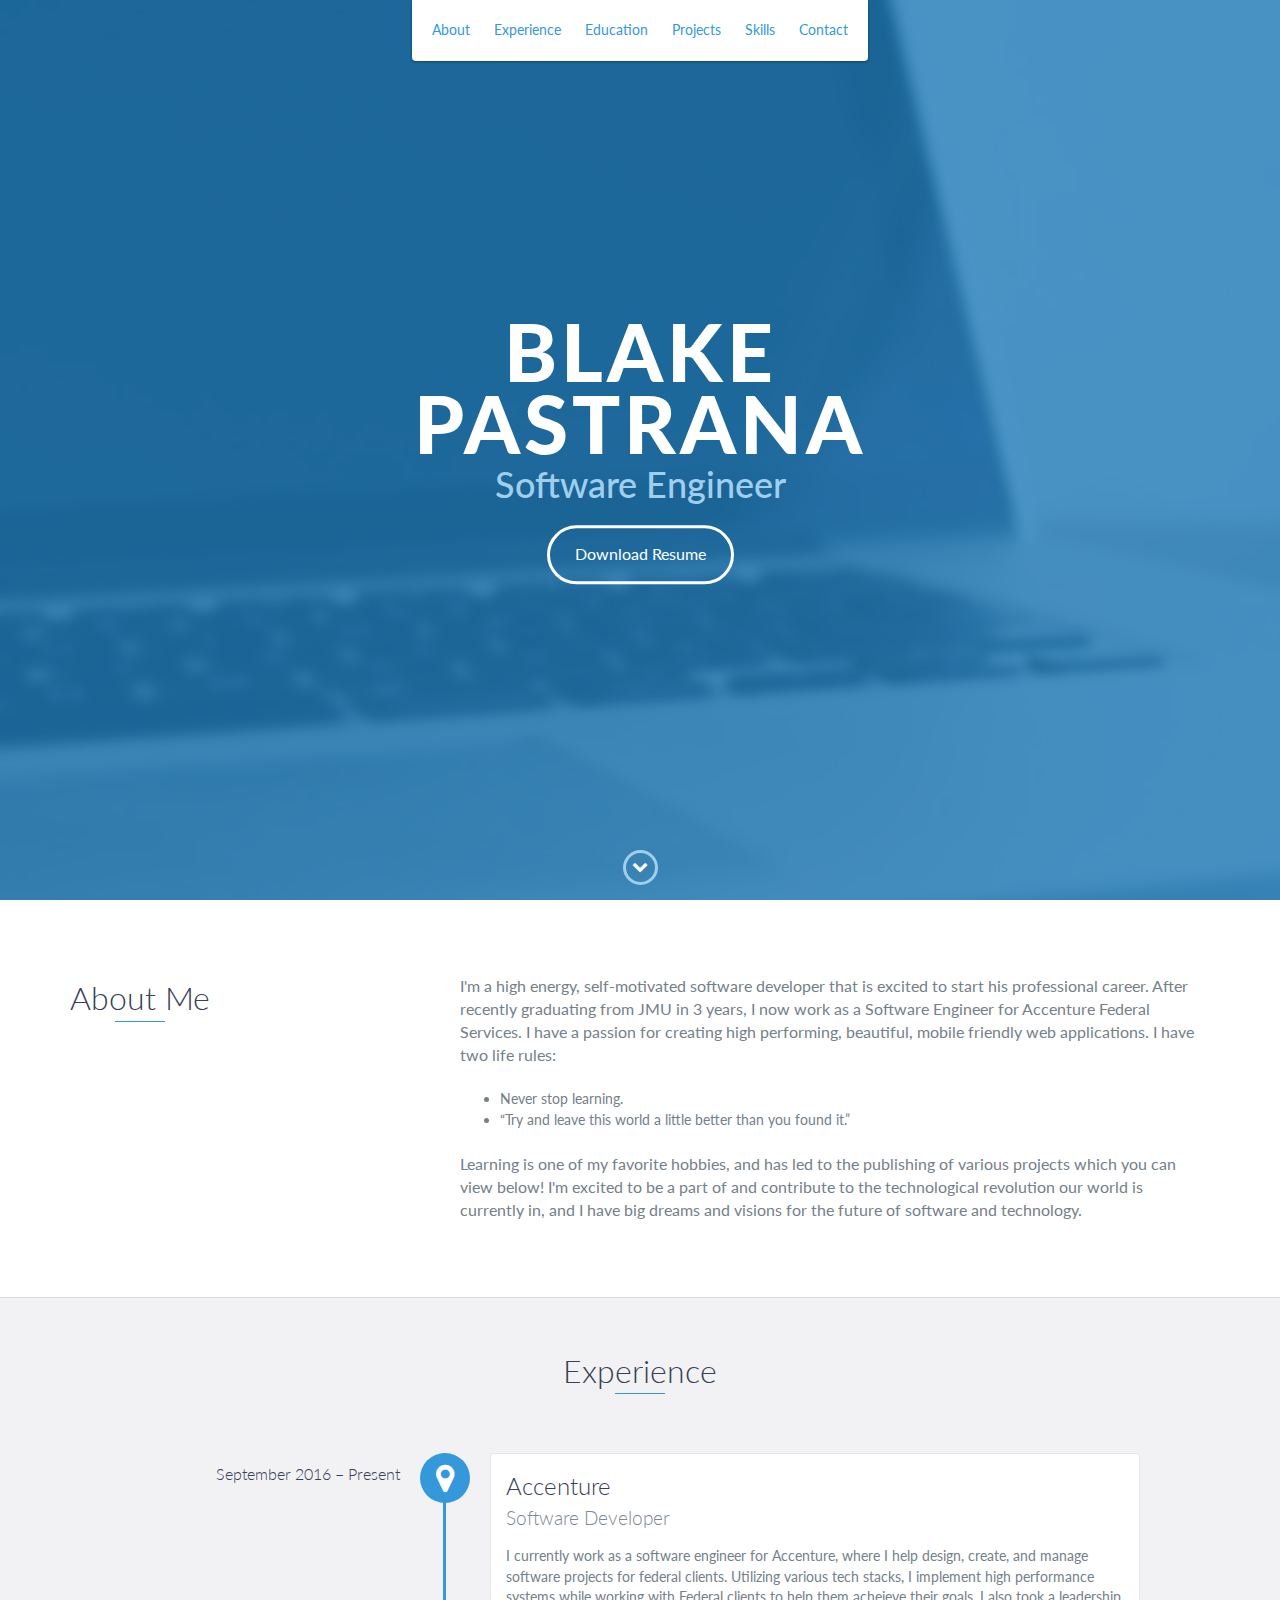
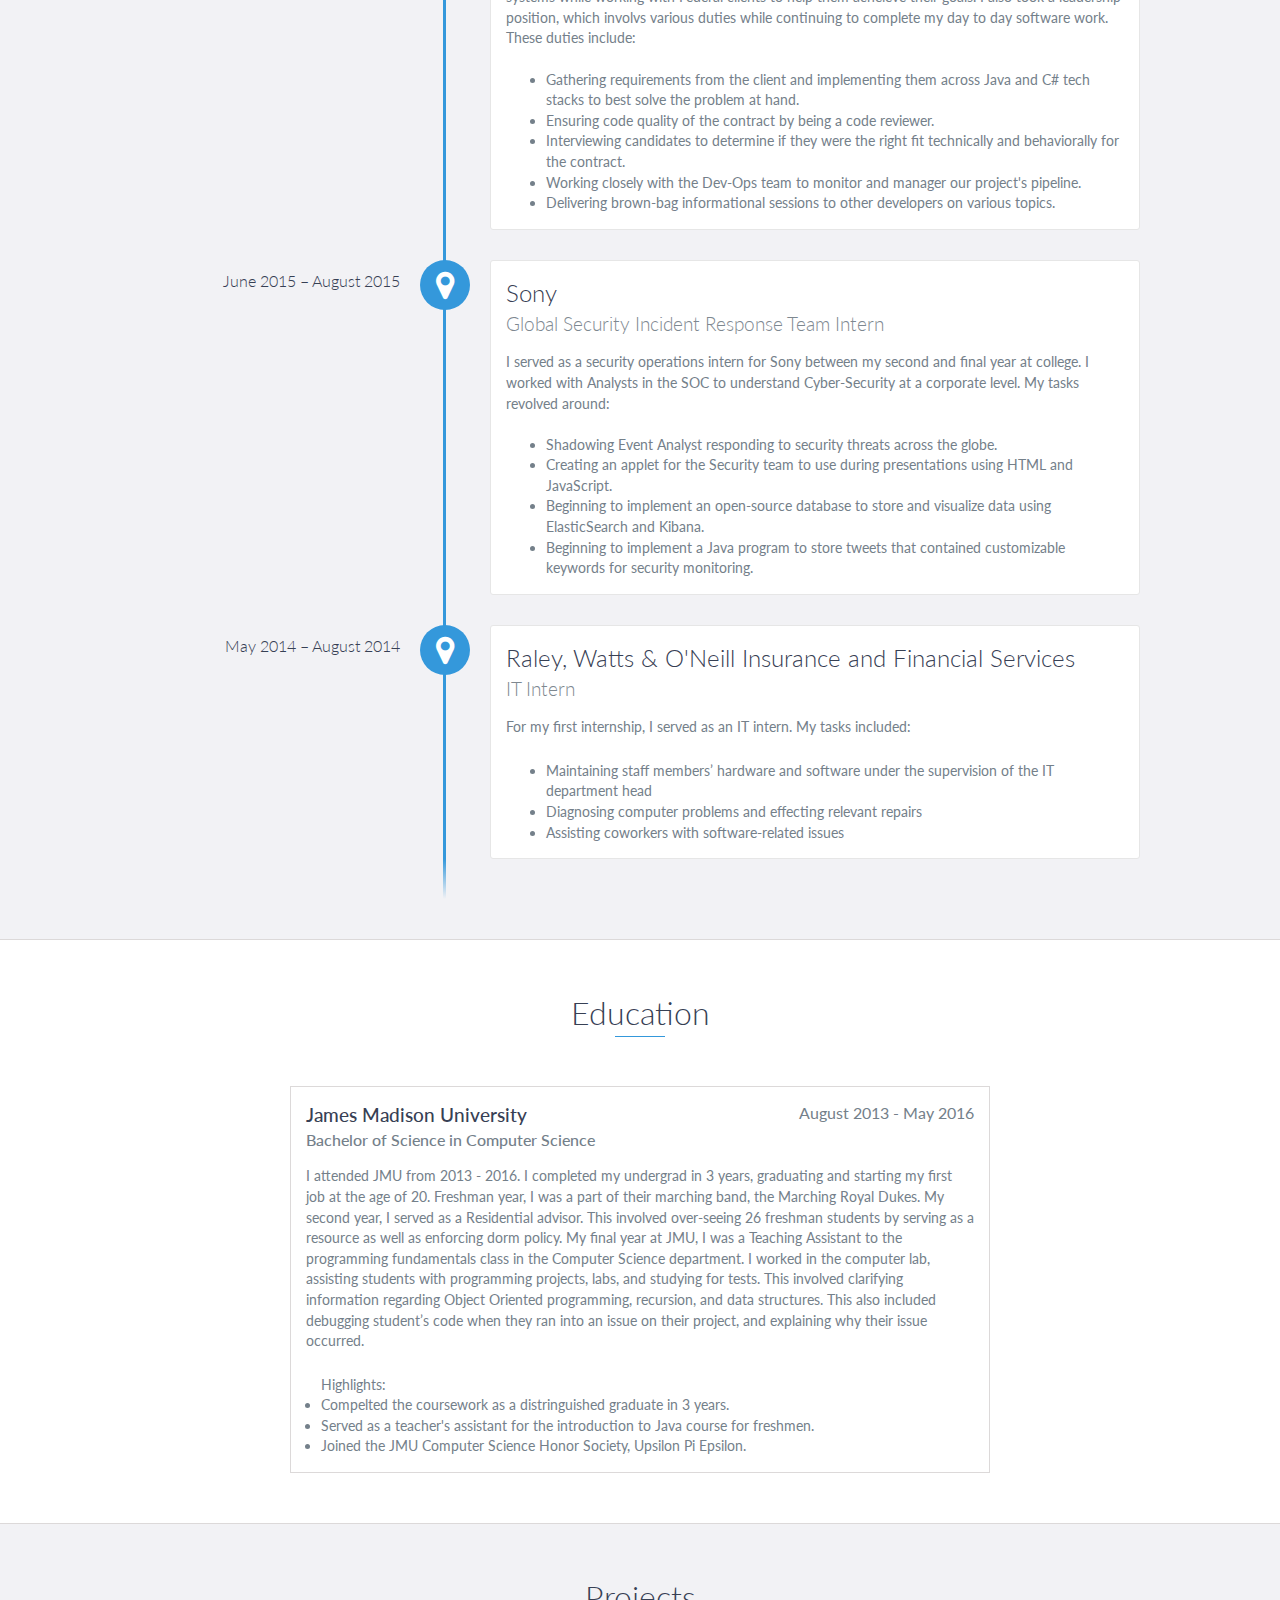
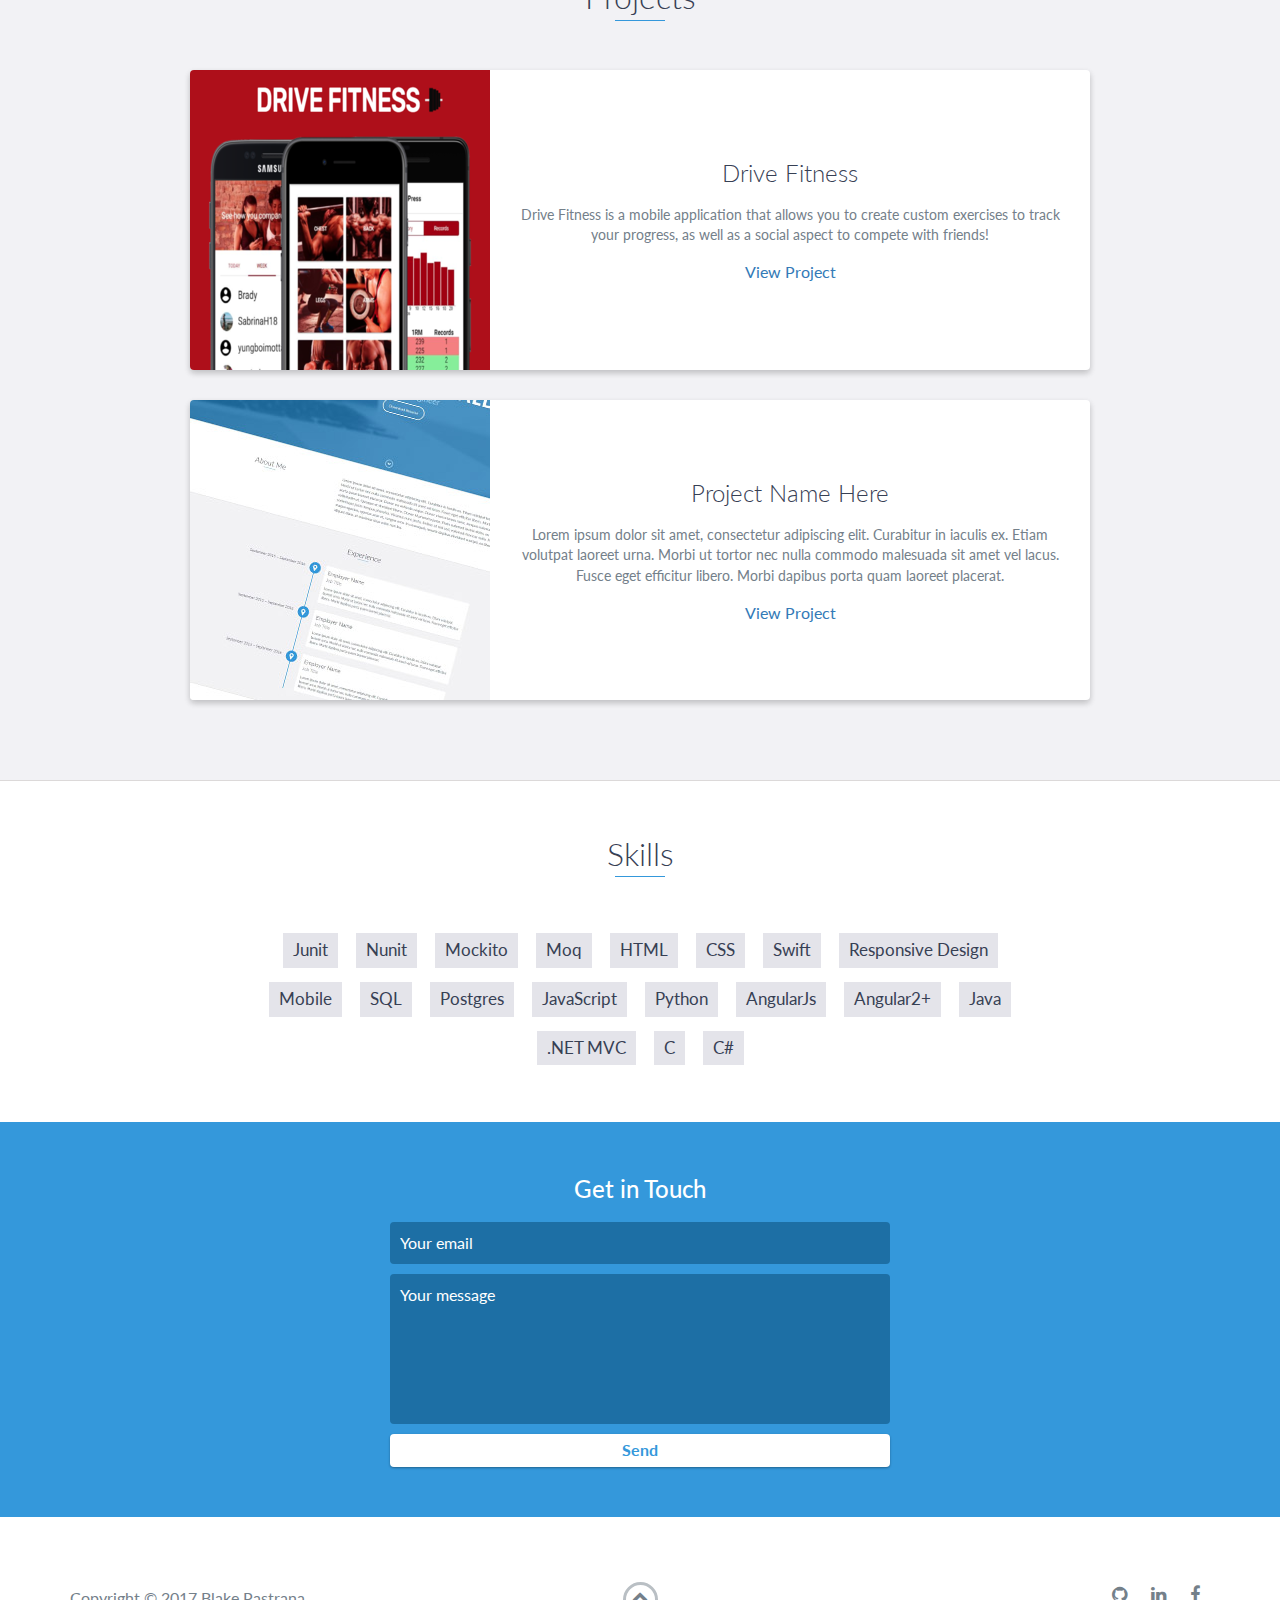
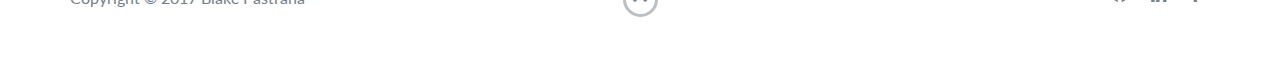
==== index.html @ 4e67b7ac "Final draft of about me finished" ====
<!DOCTYPE html>
<html class="no-js" lang="en">

<head>
    <meta charset="utf-8">
    <meta http-equiv="X-UA-Compatible" content="IE=edge">
    <meta name="viewport" content="width=device-width, initial-scale=1">
    <title>Blake Pastrana</title>
    <link rel="shortcut icon" href="favicon.ico" type="image/x-icon">
    <link rel="icon" href="favicon.ico" type="image/x-icon">
    <link href="https://fonts.googleapis.com/css?family=Lato:300,400,700,900" rel="stylesheet">
    <link rel="stylesheet" href="libs/font-awesome/css/font-awesome.min.css">
    <link href="css/bootstrap.min.css" rel="stylesheet">
    <link href="css/styles.css" rel="stylesheet">
</head>

<body>
    <div id="mobile-menu-open" class="shadow-large">
        <i class="fa fa-bars" aria-hidden="true"></i>
    </div>
    <!-- End #mobile-menu-toggle -->
    <header>
        <div id="mobile-menu-close">
            <span>Close</span>
            <i class="fa fa-times" aria-hidden="true"></i>
        </div>
        <ul id="menu" class="shadow">
            <li>
                <a href="#about">About</a>
            </li>
            <li>
                <a href="#experience">Experience</a>
            </li>
            <li>
                <a href="#education">Education</a>
            </li>
            <li>
                <a href="#projects">Projects</a>
            </li>
            <li>
                <a href="#skills">Skills</a>
            </li>
            <li>
                <a href="#contact">Contact</a>
            </li>
        </ul>
    </header>
    <!-- End header -->

    <div id="lead">
        <div id="lead-content">
            <h1>Blake Pastrana</h1>
            <h2>Software Engineer</h2>
            <a href="Blake_Pastrana_Resume_2018.pdf" class="btn-rounded-white">Download Resume</a>
        </div>
        <!-- End #lead-content -->

        <div id="lead-overlay"></div>

        <div id="lead-down">
            <span>
                <i class="fa fa-chevron-down" aria-hidden="true"></i>
            </span>
        </div>
        <!-- End #lead-down -->
    </div>
    <!-- End #lead -->

    <div id="about">
        <div class="container">
            <div class="row">
                <div class="col-md-4">
                    <h2 class="heading">About Me</h2>
                </div>
                <div class="col-md-8">
                    <p>
                        I'm a high energy, self-motivated software developer that is excited to start his professional career. After recently graduating
                        from JMU in 3 years, I now work as a Software Engineer for Accenture Federal Services. I have a passion for creating high
                        performing, beautiful, mobile friendly web applications.
                        I have two life rules:
                    </p>
                        <br/>
                        <ul>
                            <li>Never stop learning.</li>
                            <li>“Try and leave this world a little better than you
                                    found it.”
                            </li>
                        </ul>  
                        <br />
                        <p>
                        Learning is one of my favorite hobbies, and has led to the publishing of various projects which you can view below!
                        I'm excited to be a part of and contribute to the technological revolution our world is currently
                        in, and I have big dreams and visions for the future of software and technology.
                    </p>
                </div>
            </div>
        </div>
    </div>
    <!-- End #about -->

    <div id="experience" class="background-alt">
        <h2 class="heading">Experience</h2>
        <div id="experience-timeline">
            <div data-date="September 2016 – Present">
                <h3>Accenture</h3>
                <h4>Software Developer</h4>
                <p>
                    I currently work as a software engineer for Accenture, where I help design, create, and manage software projects for federal clients.
                    Utilizing various tech stacks, I implement high performance systems while working with Federal clients to help them acheieve their goals.
                    I also took a leadership position, which involvs various duties while continuing to complete my day to day software work. These duties include:
                    <br /> 
                    <br />
                    <ul>
                        <li>
                            Gathering requirements from the client and implementing them across Java and C# tech stacks to best solve the problem at hand.
                        </li>
                        <li>
                            Ensuring code quality of the contract by being a code reviewer.
                        </li>
                        <li>
                            Interviewing candidates to determine if they were the right fit technically and behaviorally for the contract.
                        </li>
                        <li>
                            Working closely with the Dev-Ops team to monitor and manager our project's pipeline.
                        </li>
                        <li>
                            Delivering brown-bag informational sessions to other developers on various topics.
                        </li>
                    </ul>
                </p>
            </div>

            <div data-date="June 2015 – August 2015">
                <h3>Sony</h3>
                <h4>Global Security Incident Response Team Intern</h4>
                <p>
                    I served as a security operations intern for Sony between my second and final year at college. I worked with Analysts in
                    the SOC to understand Cyber-Security at a corporate level. My tasks revolved around:
                    <br />
                    <br />
                    <ul>
                        <li>
                            Shadowing Event Analyst responding to security threats across the globe.
                        </li>
                        <li>
                            Creating an applet for the Security team to use during presentations using HTML and JavaScript.
                        </li>
                        <li>
                            Beginning to implement an open-source database to store and visualize data using ElasticSearch and Kibana.
                        </li>
                        <li>
                            Beginning to implement a Java program to store tweets that contained customizable keywords for security monitoring.
                        </li>
                    </ul>
                </p>
            </div>

            <div data-date="May 2014 – August 2014">
                <h3>Raley, Watts & O'Neill Insurance and Financial Services</h3>
                <h4>IT Intern</h4>
                <p>For my first internship, I served as an IT intern. My tasks included:</p>
                <br />
                <ul>
                    <li>
                        Maintaining staff members’ hardware and software under the supervision of the IT department head
                    </li>
                    <li>
                        Diagnosing computer problems and effecting relevant repairs
                    </li>
                    <li>
                        Assisting coworkers with software-related issues
                    </li>
                </ul>
            </div>
        </div>
    </div>
    <!-- End #experience -->

    <div id="education">
        <h2 class="heading">Education</h2>
        <div class="education-block">
            <h3>James Madison University</h3>
            <span class="education-date">August 2013 - May 2016</span>
            <h4>Bachelor of Science in Computer Science</h4>
            <p>
                I attended JMU from 2013 - 2016. I completed my undergrad in 3 years, graduating and starting my first job at the age of
                20. Freshman year, I was a part of their marching band, the Marching Royal Dukes. My second year, I served
                as a Residential advisor. This involved over-seeing 26 freshman students by serving as a resource as well
                as enforcing dorm policy. My final year at JMU, I was a Teaching Assistant to the programming fundamentals
                class in the Computer Science department. I worked in the computer lab, assisting students with programming
                projects, labs, and studying for tests. This involved clarifying information regarding Object Oriented programming,
                recursion, and data structures. This also included debugging student’s code when they ran into an issue on
                their project, and explaining why their issue occurred.
            </p>
            <br />
            <p> &emsp; Highlights:</p>
            <ul>
                <li>
                    Compelted the coursework as a distringuished graduate in 3 years.
                </li>
                <li>
                    Served as a teacher's assistant for the introduction to Java course for freshmen.
                </li>
                <li>
                    Joined the JMU Computer Science Honor Society, Upsilon Pi Epsilon.
                </li>
            </ul>
        </div>
        <!-- End .education-block -->
    </div>
    <!-- End #education -->

    <div id="projects" class="background-alt">
        <h2 class="heading">Projects</h2>
        <div class="container">
            <div class="row">
                <div class="project shadow-large">
                    <div class="project-image">
                        <img src="images/drive_screenshot.png" />
                    </div>
                    <!-- End .project-image -->
                    <div class="project-info">
                        <h3>Drive Fitness</h3>
                        <p>
                            Drive Fitness is a mobile application that allows you to create custom exercises to track your progress, as well as a social
                            aspect to compete with friends!
                        </p>
                        <a href="https://drivetruegains.com/">View Project</a>
                    </div>
                    <!-- End .project-info -->
                </div>
                <!-- End .project -->

                <div class="project shadow-large">
                    <div class="project-image">
                        <img src="images/project.jpg" />
                    </div>
                    <!-- End .project-image -->
                    <div class="project-info">
                        <h3>Project Name Here</h3>
                        <p>
                            Lorem ipsum dolor sit amet, consectetur adipiscing elit. Curabitur in iaculis ex. Etiam volutpat laoreet urna. Morbi ut tortor
                            nec nulla commodo malesuada sit amet vel lacus. Fusce eget efficitur libero. Morbi dapibus porta
                            quam laoreet placerat.
                        </p>
                        <a href="#">View Project</a>
                    </div>
                    <!-- End .project-info -->
                </div>
                <!-- End .project -->
            </div>
        </div>
    </div>
    <!-- End #projects -->

    <div id="skills">
        <h2 class="heading">Skills</h2>
        <ul>
            <li>Junit</li>
            <li>Nunit</li>
            <li>Mockito</li>
            <li>Moq</li>
            <li>HTML</li>
            <li>CSS</li>
            <li>Swift</li>
            <li>Responsive Design</li>
            <li>Mobile</li>
            <li>SQL</li>
            <li>Postgres</li>
            <li>JavaScript</li>
            <li>Python</li>
            <li>AngularJs</li>
            <li>Angular2+</li>
            <li>Java</li>
            <li>.NET MVC</li>
            <li>C</li>
            <li>C#</li>
        </ul>
    </div>
    <!-- End #skills -->

    <div id="contact">
        <h2>Get in Touch</h2>
        <div id="contact-form">
            <form method="POST" action="https://formspree.io/bemabe95@gmail.com">
                <input type="hidden" name="_subject" value="Contact request from personal website" />
                <input type="email" name="_replyto" placeholder="Your email" required>
                <textarea name="message" placeholder="Your message" required></textarea>
                <button type="submit">Send</button>
            </form>
        </div>
        <!-- End #contact-form -->
    </div>
    <!-- End #contact -->

    <footer>
        <div class="container">
            <div class="row">
                <div class="col-sm-5 copyright">
                    <p>
                        Copyright &copy; 2017 Blake Pastrana
                    </p>
                </div>
                <div class="col-sm-2 top">
                    <span id="to-top">
                        <i class="fa fa-chevron-up" aria-hidden="true"></i>
                    </span>
                </div>
                <div class="col-sm-5 social">
                    <ul>
                        <li>
                            <a href="https://github.com/blakepastra" target="_blank">
                                <i class="fa fa-github" aria-hidden="true"></i>
                            </a>
                        </li>
                        <li>
                            <a href="https://www.linkedin.com/in/blake-pastrana-33122610a/" target="_blank">
                                <i class="fa fa-linkedin" aria-hidden="true"></i>
                            </a>
                        </li>
                        <li>
                            <a href="https://www.facebook.com/blake.mabe?ref=bookmarks" target="_blank">
                                <i class="fa fa-facebook" aria-hidden="true"></i>
                            </a>
                        </li>
                    </ul>
                </div>
            </div>
        </div>
    </footer>
    <!-- End footer -->

    <script src="https://ajax.googleapis.com/ajax/libs/jquery/1.12.4/jquery.min.js"></script>
    <script src="js/scripts.min.js"></script>
</body>

</html>
---- css/styles.css ----
/*!
    Title: Dev Portfolio Template
    Version: 1.2.1
    Last Change: 08/28/2017
    Author: Ryan Fitzgerald
    Repo: https://github.com/RyanFitzgerald/devportfolio-template
    Issues: https://github.com/RyanFitzgerald/devportfolio-template/issues

    Description: This file contains all the styles associated with the page
    that don't come from third party libraries. This file gets compiled using
    Gulp and send to the /css folder which is then loaded on the page.
*/body{font-family:'Lato', sans-serif;font-size:16px}body.active{overflow:hidden;z-index:-1}.no-js #experience-timeline>div{background:#fff;padding:10px;margin-bottom:10px;border:1px solid #dcd9d9}.no-js #experience-timeline>div h3{font-size:1.5em;font-weight:300;color:#374054;display:inline-block;margin:0}.no-js #experience-timeline>div h4{font-size:1.2em;font-weight:300;color:#7e8890;margin:0 0 15px 0}.no-js #experience-timeline>div p{color:#74808a;font-size:0.9em;margin:0}.no-js #experience-timeline:before,.no-js #experience-timeline:after{content:none}@keyframes dropHeader{0%{transform:translateY(-100%)}100%{transform:translateY(0)}}header{position:absolute;top:0;left:0;right:0;text-align:center;z-index:10;animation-name:dropHeader;animation-iteration-count:1;animation-timing-function:ease;animation-duration:0.75s}header ul{display:inline-block;background:#fff;text-align:center;padding:10px;margin:0;border-bottom-right-radius:4px;border-bottom-left-radius:4px}header li{display:inline-block}header a{display:block;color:#3498db;padding:10px}header a:hover{color:#217dbb;text-decoration:none;background:#eee;border-radius:4px}header a:focus{color:#3498db;text-decoration:none}header.active{display:block}header.sticky{position:fixed;z-index:999}#menu.active{display:block}#mobile-menu-open{display:none;cursor:pointer;position:fixed;right:15px;top:10px;color:#3498db;font-size:1.5em;z-index:20;padding:0 7px;border-radius:4px;background:#fff}#mobile-menu-close{display:none;text-align:right;width:100%;background:#fff;font-size:1.5em;padding-right:15px;padding-top:10px;cursor:pointer;color:#3498db}#mobile-menu-close span{font-size:0.5em;text-transform:uppercase}#mobile-menu-close i{vertical-align:middle}footer{padding:50px 0}.copyright{padding-top:20px}.copyright p{margin:0;color:#74808a}.top{text-align:center}.top span{cursor:pointer;display:block;margin:15px auto 0 auto;width:35px;height:35px;border-radius:50%;border:3px solid #b9bfc4;text-align:center}.top i{color:#74808a}.social{text-align:right}.social ul{margin:5px 0 0 0;padding:0}.social li{display:inline-block;font-size:1.25em;list-style:none}.social a{display:block;color:#74808a;padding:10px}.social a:hover{color:#3498db}.btn-rounded-white{display:inline-block;color:#fff;padding:15px 25px;border:3px solid #fff;border-radius:30px;transition:.5s ease all}.btn-rounded-white:hover{color:#3498db;background:#fff;text-decoration:none}.shadow{box-shadow:0 1px 3px rgba(0,0,0,0.12),0 1px 2px rgba(0,0,0,0.24)}.shadow-large{box-shadow:0 3px 6px rgba(0,0,0,0.08),0 3px 6px rgba(0,0,0,0.15)}.heading{position:relative;display:inline-block;font-size:2em;font-weight:300;margin:0 0 30px 0}.heading:after{position:absolute;content:'';top:100%;height:1px;width:50px;left:0;right:0;margin:0 auto;background:#3498db}.background-alt{background:#f2f2f5}#lead{position:relative;height:100vh;min-height:500px;max-height:1080px;background:url(../images/lead-bg.jpg);background-size:cover;padding:15px;overflow:hidden}#lead-content{position:absolute;z-index:10;top:50%;left:50%;transform:translate(-50%, -50%);text-align:center}#lead-content h1,#lead-content h2{margin:0}#lead-content h1{color:#fff;font-weight:900;font-size:5em;text-transform:uppercase;letter-spacing:0.05em;line-height:0.9em}#lead-content h2{color:#a0cfee;font-weight:500;font-size:2.25em;margin-bottom:15px}#lead-overlay{position:absolute;height:100%;width:100%;top:0;right:0;bottom:0;left:0;background:rgba(33,125,187,0.8);z-index:1}#lead-down{position:absolute;left:0;right:0;width:100%;text-align:center;z-index:10;bottom:15px;color:#fff}#lead-down span{cursor:pointer;display:block;margin:0 auto;width:35px;height:35px;border-radius:50%;border:3px solid #a0cfee;text-align:center}#lead-down i{animation:pulsate 1.5s ease;animation-iteration-count:infinite;padding-top:5px}@keyframes pulsate{0%{transform:scale(1, 1)}50%{transform:scale(1.2, 1.2)}100%{transform:scale(1, 1)}}#about{padding:75px 15px;border-bottom:1px solid #dcd9d9}#about h2{color:#374054}#about p{color:#74808a;margin:0}#experience{padding:50px 15px;text-align:center;border-bottom:1px solid #dcd9d9}#experience h2{color:#374054}#experience-timeline{margin:30px auto 0 auto;position:relative;max-width:1000px}#experience-timeline:before{position:absolute;content:'';top:0;bottom:0;left:303px;right:auto;height:100%;width:3px;background:#3498db;z-index:0}#experience-timeline:after{position:absolute;content:'';width:3px;height:40px;background:#3498db;background:linear-gradient(to bottom, #3498db, rgba(52,152,219,0));top:100%;left:303px}.vtimeline-content{margin-left:350px;background:#fff;border:1px solid #e6e6e6;padding:15px;border-radius:3px;text-align:left}.vtimeline-content h3{font-size:1.5em;font-weight:300;color:#374054;display:inline-block;margin:0}.vtimeline-content h4{font-size:1.2em;font-weight:300;color:#7e8890;margin:0 0 15px 0}.vtimeline-content p{color:#74808a;font-size:0.9em;margin:0}.vtimeline-point{position:relative;display:block;vertical-align:top;margin-bottom:30px}.vtimeline-icon{position:relative;color:#fff;width:50px;height:50px;background:#3498db;border-radius:50%;float:left;z-index:99;margin-left:280px}.vtimeline-icon i{display:block;font-size:2em;margin-top:10px}.vtimeline-date{width:260px;text-align:right;position:absolute;left:0;top:10px;font-weight:300;color:#374054}#education{padding:50px 15px 20px 15px;border-bottom:1px solid #dcd9d9;text-align:center}#education h2{color:#374054;margin-bottom:50px}.education-block{max-width:700px;margin:0 auto 30px auto;padding:15px;border:1px solid #dcd9d9;text-align:left}.education-block h3{font-weight:500;float:left;margin:0;color:#374054}.education-block span{color:#74808a;float:right}.education-block h4{color:#74808a;clear:both;font-weight:500;margin:0 0 15px 0}.education-block p,.education-block ul{margin:0;color:#74808a;font-size:0.9em}.education-block ul{padding:0 0 0 15px}#projects{padding:50px 15px;border-bottom:1px solid #dcd9d9;text-align:center}#projects h2{color:#374054;margin-bottom:50px}.project{position:relative;max-width:900px;margin:0 auto 30px auto;overflow:hidden;background:#fff;border-radius:4px}.project-image{float:left}.project-info{position:absolute;top:50%;transform:translateY(-50%);margin-left:300px;padding:15px}.project-info h3{font-size:1.5em;font-weight:300;color:#374054;margin:0 0 15px 0}.project-info p{color:#74808a;margin:0 0 15px 0;font-size:0.9em}.no-image .project-info{position:relative;margin:0;padding:30px 15px;transform:none}#more-projects{display:none}#skills{padding:50px 15px;text-align:center}#skills h2{color:#374054;margin-bottom:50px}#skills ul{display:block;margin:0 auto;padding:0;max-width:800px}#skills li{display:inline-block;margin:7px;padding:5px 10px;color:#374054;background:#e4e4ea;list-style:none;cursor:default;font-size:1.2em}#contact{padding:50px 15px;background:#3498db;text-align:center}#contact h2{margin:0 0 15px 0;color:#fff;font-weight:500}#contact-form{max-width:500px;margin:0 auto}#contact-form input,#contact-form textarea{display:block;width:100%;padding:10px;border-radius:4px;border:none;margin-bottom:10px;background:#1d6fa5;color:#fff;transition:.5s ease all}#contact-form input::-webkit-input-placeholder,#contact-form textarea::-webkit-input-placeholder{color:#fff}#contact-form input:-moz-placeholder,#contact-form textarea:-moz-placeholder{color:#fff;opacity:1}#contact-form input::-moz-placeholder,#contact-form textarea::-moz-placeholder{color:#fff;opacity:1}#contact-form input:-ms-input-placeholder,#contact-form textarea:-ms-input-placeholder{color:#fff}#contact-form input:focus,#contact-form textarea:focus{outline:none;background:#16527a}#contact-form textarea{height:150px;resize:none}#contact-form button{display:block;width:100%;background:#fff;border-radius:4px;padding:5px 10px;border:none;color:#3498db;font-weight:700;box-shadow:0 1px 3px rgba(0,0,0,0.12),0 1px 2px rgba(0,0,0,0.24);transition:.5s ease all}#contact-form button:hover{box-shadow:0 10px 20px rgba(0,0,0,0.19),0 6px 6px rgba(0,0,0,0.23)}.optional-section{padding:50px 15px;text-align:center;border-top:1px solid #dcd9d9}.optional-section h2{color:#374054}.optional-section-block{max-width:700px;margin:0 auto 30px auto;padding:15px;border:1px solid #dcd9d9;background:#fff;text-align:left}.optional-section-block h3{font-weight:500;margin:0 0 15px 0;color:#374054}.optional-section-block h4{color:#74808a;clear:both;font-weight:500;margin:0 0 15px 0}.optional-section-block p,.optional-section-block ul{margin:0 0 15px 0;color:#74808a;font-size:0.9em}.optional-section-block ul{padding:0 0 0 15px}@media only screen and (max-width: 750px){#experience-timeline:before,#experience-timeline:after{left:23px}.vtimeline-date{width:auto;text-align:left;position:relative;margin-bottom:15px;display:block;margin-left:70px}.vtimeline-icon{margin-left:0}.vtimeline-content{margin-left:70px}}@media only screen and (max-width: 992px){#lead{height:auto;min-height:auto;max-height:auto;padding:100px 15px}#lead-content{position:relative;transform:none;left:auto;top:auto}#lead-content h1{font-size:3em}#lead-content h2{font-size:1.75em}#about{text-align:center}#about p{text-align:left}}@media only screen and (max-width: 768px){header{position:fixed;display:none;z-index:999;animation:none;bottom:0;height:100%}#mobile-menu-open,#mobile-menu-close{display:block}#menu{height:100%;overflow-y:auto;box-shadow:none;border-radius:0;width:100%}#menu li{display:block;margin-bottom:10px}#lead-content h1{font-size:2em}#lead-content h2{font-size:1.3em}#lead-content a{padding:10px 20px}#lead-down{display:none}.education-block h3,.education-block span{float:none}.project-image{display:none}.project-info{position:relative;margin:0;padding:30px 15px;top:auto;transform:none}footer{text-align:center}.social{text-align:center}}@media only screen and (max-width: 480px){#lead-content h1{font-size:1.5em}#lead-content h2{font-size:1em}#lead-content a{font-size:0.9em;padding:5px 10px}}


.vtimeline-block ul, ul{
    margin:0;
    color:#74808a;
    font-size:0.9em;
}
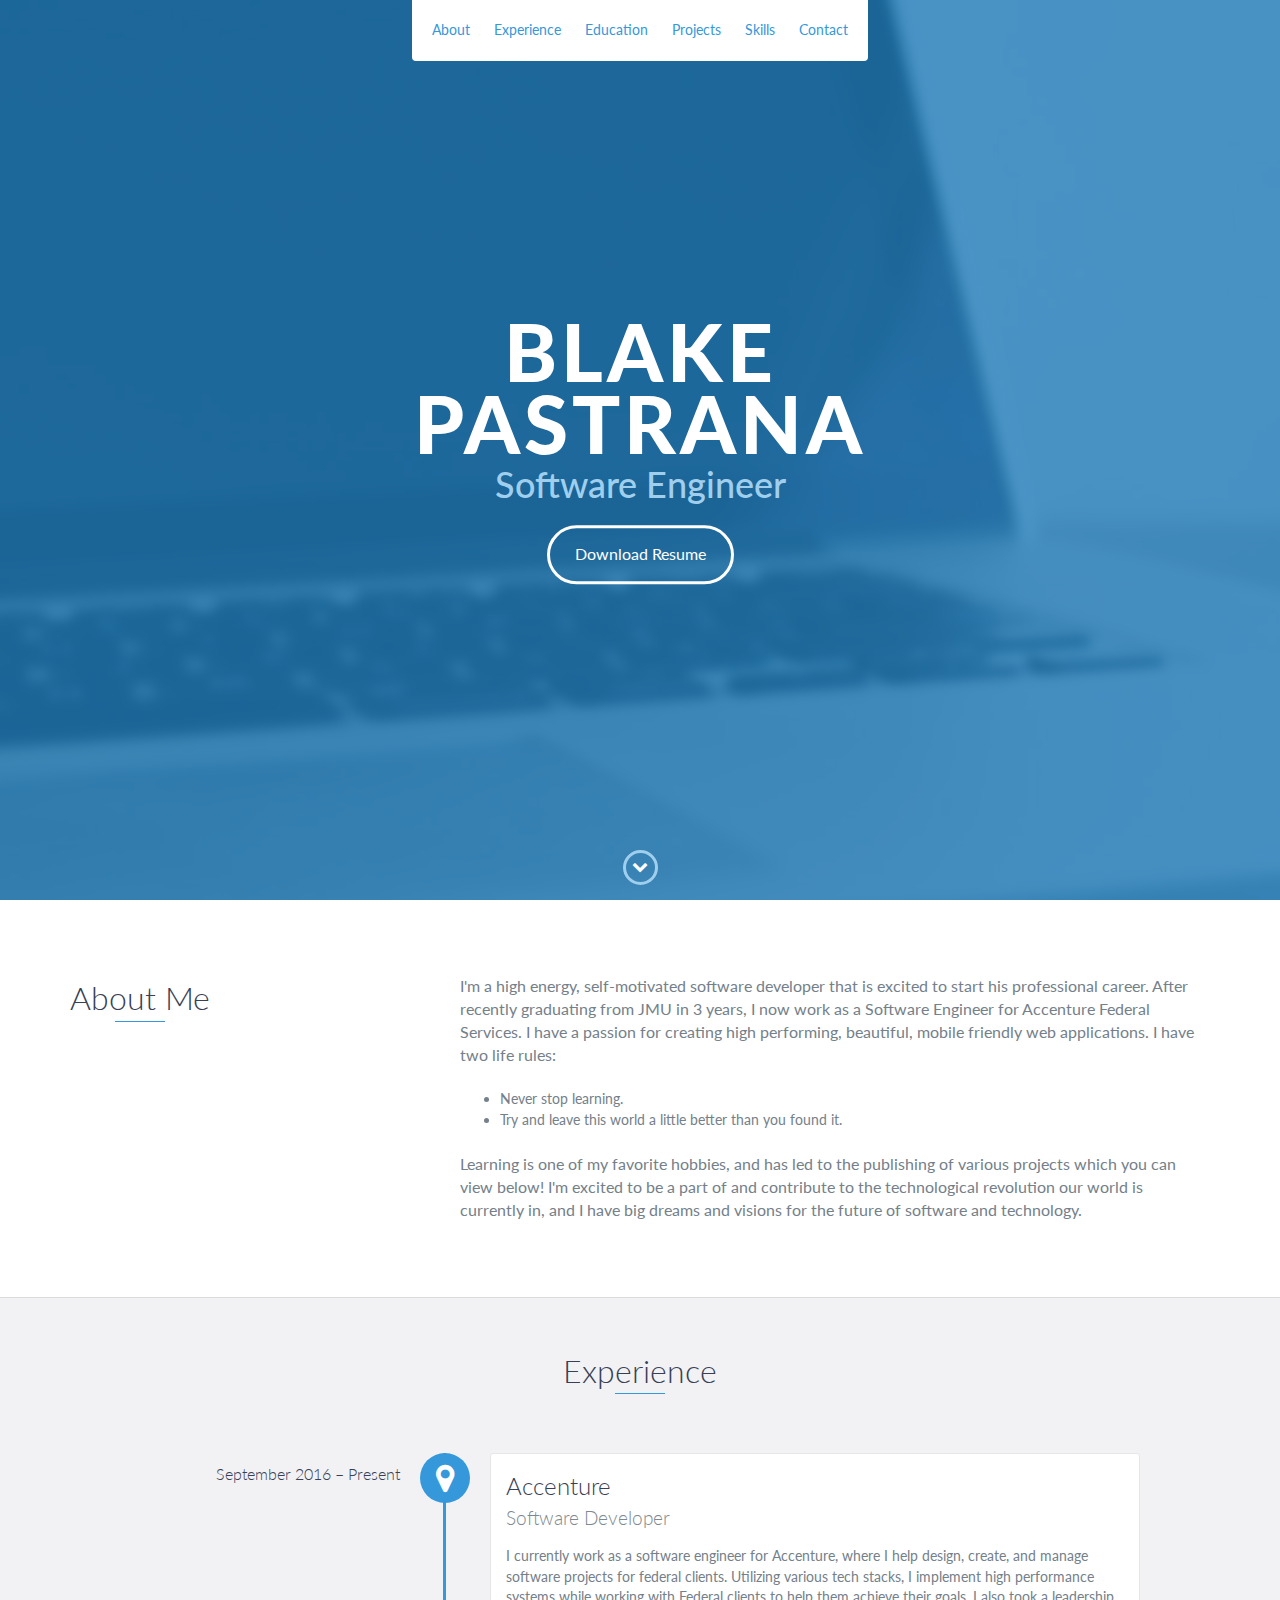
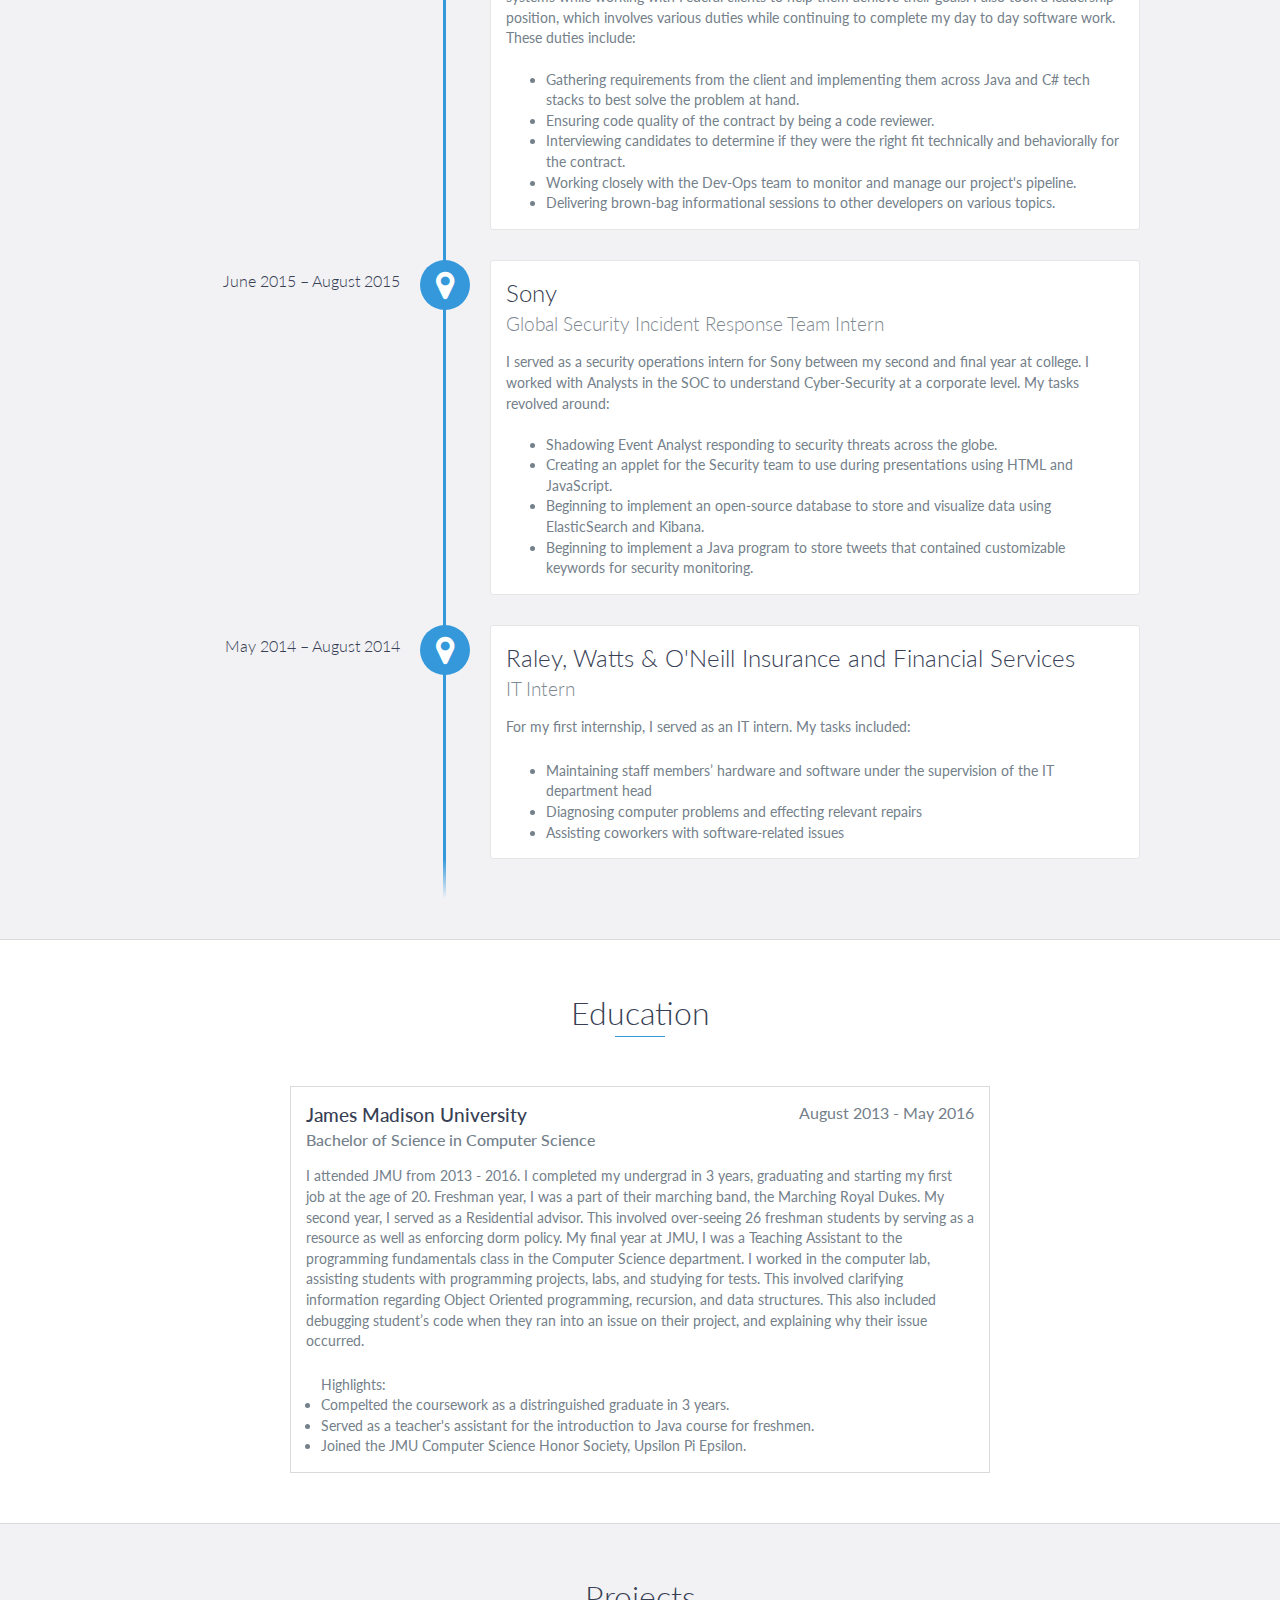
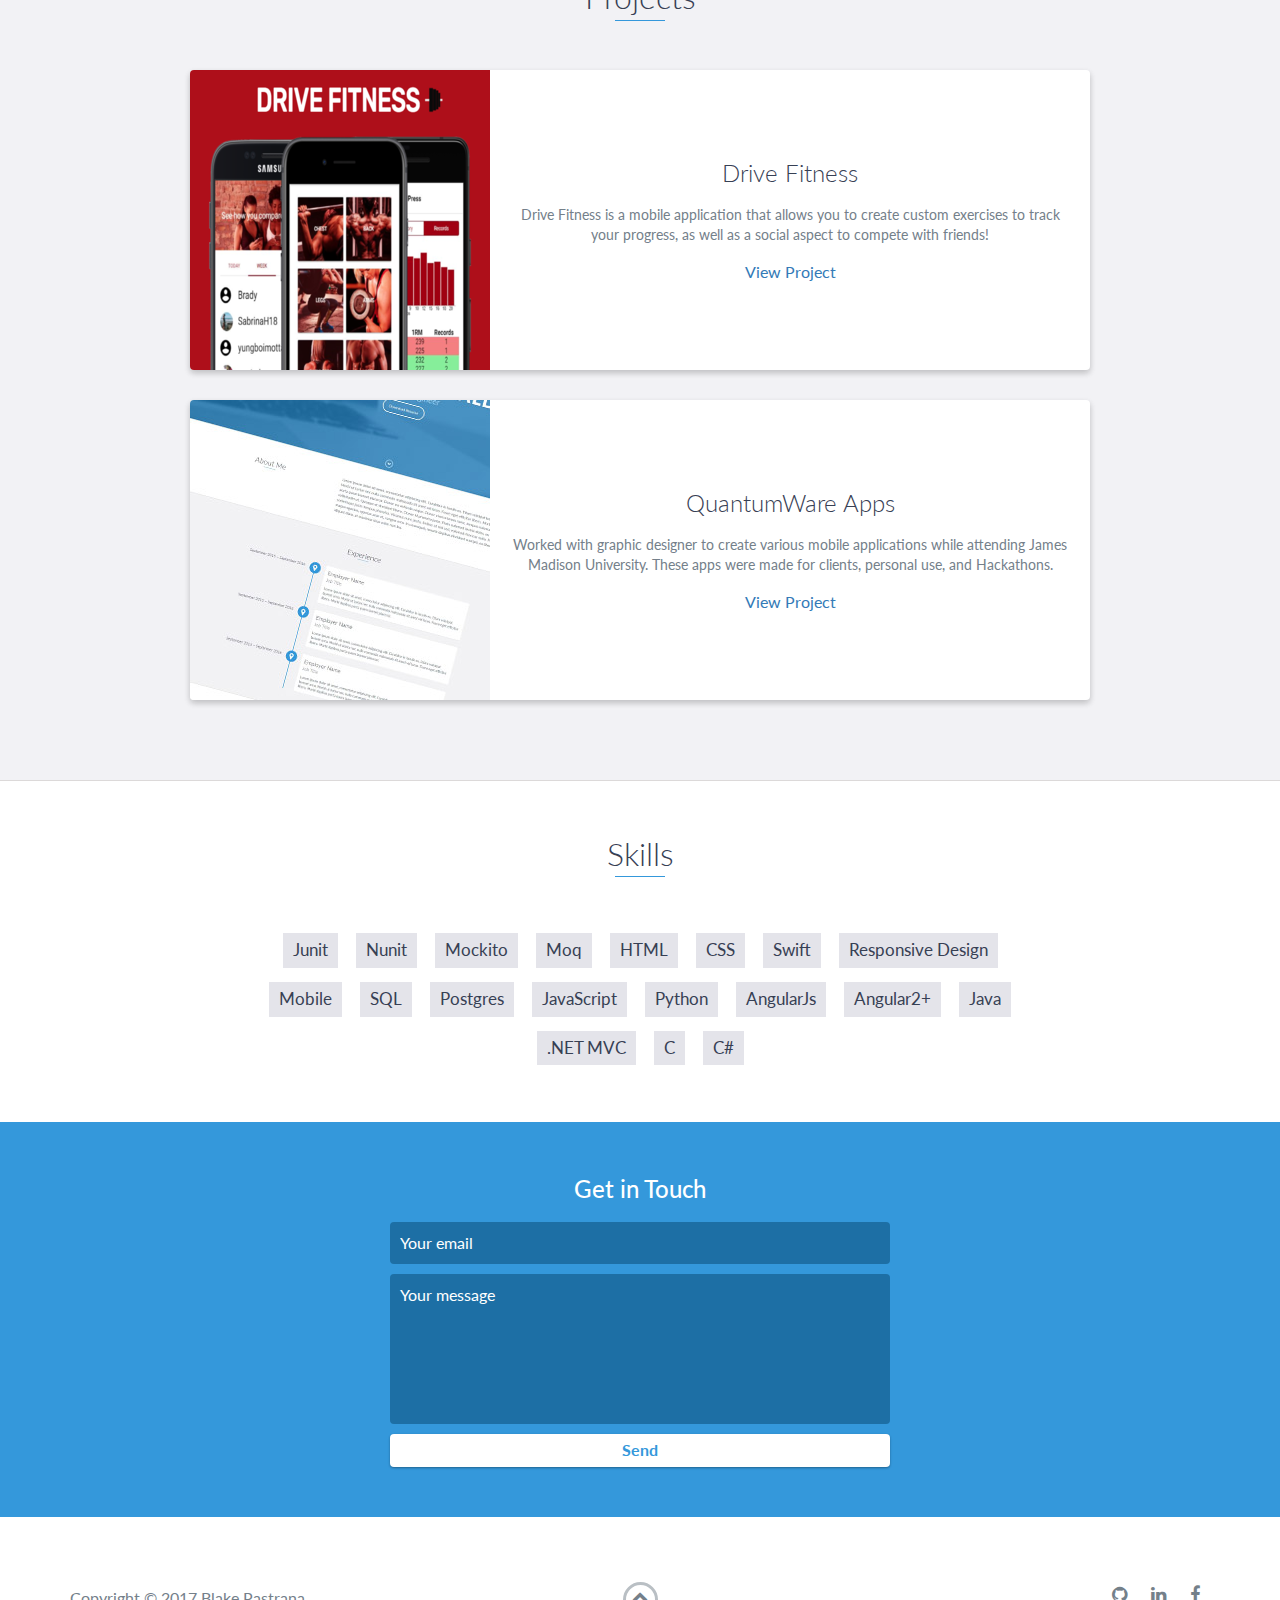
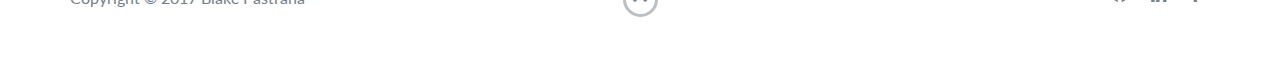
==== commit 720b8f05: "Fixed typos" ====
--- a/index.html
+++ b/index.html
@@ -24,7 +24,7 @@
             <span>Close</span>
             <i class="fa fa-times" aria-hidden="true"></i>
         </div>
-        <ul id="menu" class="shadow">
+        <ul id="menu">
             <li>
                 <a href="#about">About</a>
             </li>
@@ -82,8 +82,8 @@
                         <br/>
                         <ul>
                             <li>Never stop learning.</li>
-                            <li>“Try and leave this world a little better than you
-                                    found it.”
+                            <li>Try and leave this world a little better than you
+                                    found it.
                             </li>
                         </ul>  
                         <br />
@@ -106,8 +106,8 @@
                 <h4>Software Developer</h4>
                 <p>
                     I currently work as a software engineer for Accenture, where I help design, create, and manage software projects for federal clients.
-                    Utilizing various tech stacks, I implement high performance systems while working with Federal clients to help them acheieve their goals.
-                    I also took a leadership position, which involvs various duties while continuing to complete my day to day software work. These duties include:
+                    Utilizing various tech stacks, I implement high performance systems while working with Federal clients to help them achieve their goals.
+                    I also took a leadership position, which involves various duties while continuing to complete my day to day software work. These duties include:
                     <br /> 
                     <br />
                     <ul>
@@ -121,7 +121,7 @@
                             Interviewing candidates to determine if they were the right fit technically and behaviorally for the contract.
                         </li>
                         <li>
-                            Working closely with the Dev-Ops team to monitor and manager our project's pipeline.
+                            Working closely with the Dev-Ops team to monitor and manage our project's pipeline.
                         </li>
                         <li>
                             Delivering brown-bag informational sessions to other developers on various topics.
@@ -237,13 +237,11 @@
                     </div>
                     <!-- End .project-image -->
                     <div class="project-info">
-                        <h3>Project Name Here</h3>
+                        <h3>QuantumWare Apps</h3>
                         <p>
-                            Lorem ipsum dolor sit amet, consectetur adipiscing elit. Curabitur in iaculis ex. Etiam volutpat laoreet urna. Morbi ut tortor
-                            nec nulla commodo malesuada sit amet vel lacus. Fusce eget efficitur libero. Morbi dapibus porta
-                            quam laoreet placerat.
+                            Worked with graphic designer to create various mobile applications while attending James Madison University. These apps were made for clients, personal use, and Hackathons.
                         </p>
-                        <a href="#">View Project</a>
+                        <a href="QWAppsPortfoliowtext.pdf">View Project</a>
                     </div>
                     <!-- End .project-info -->
                 </div>
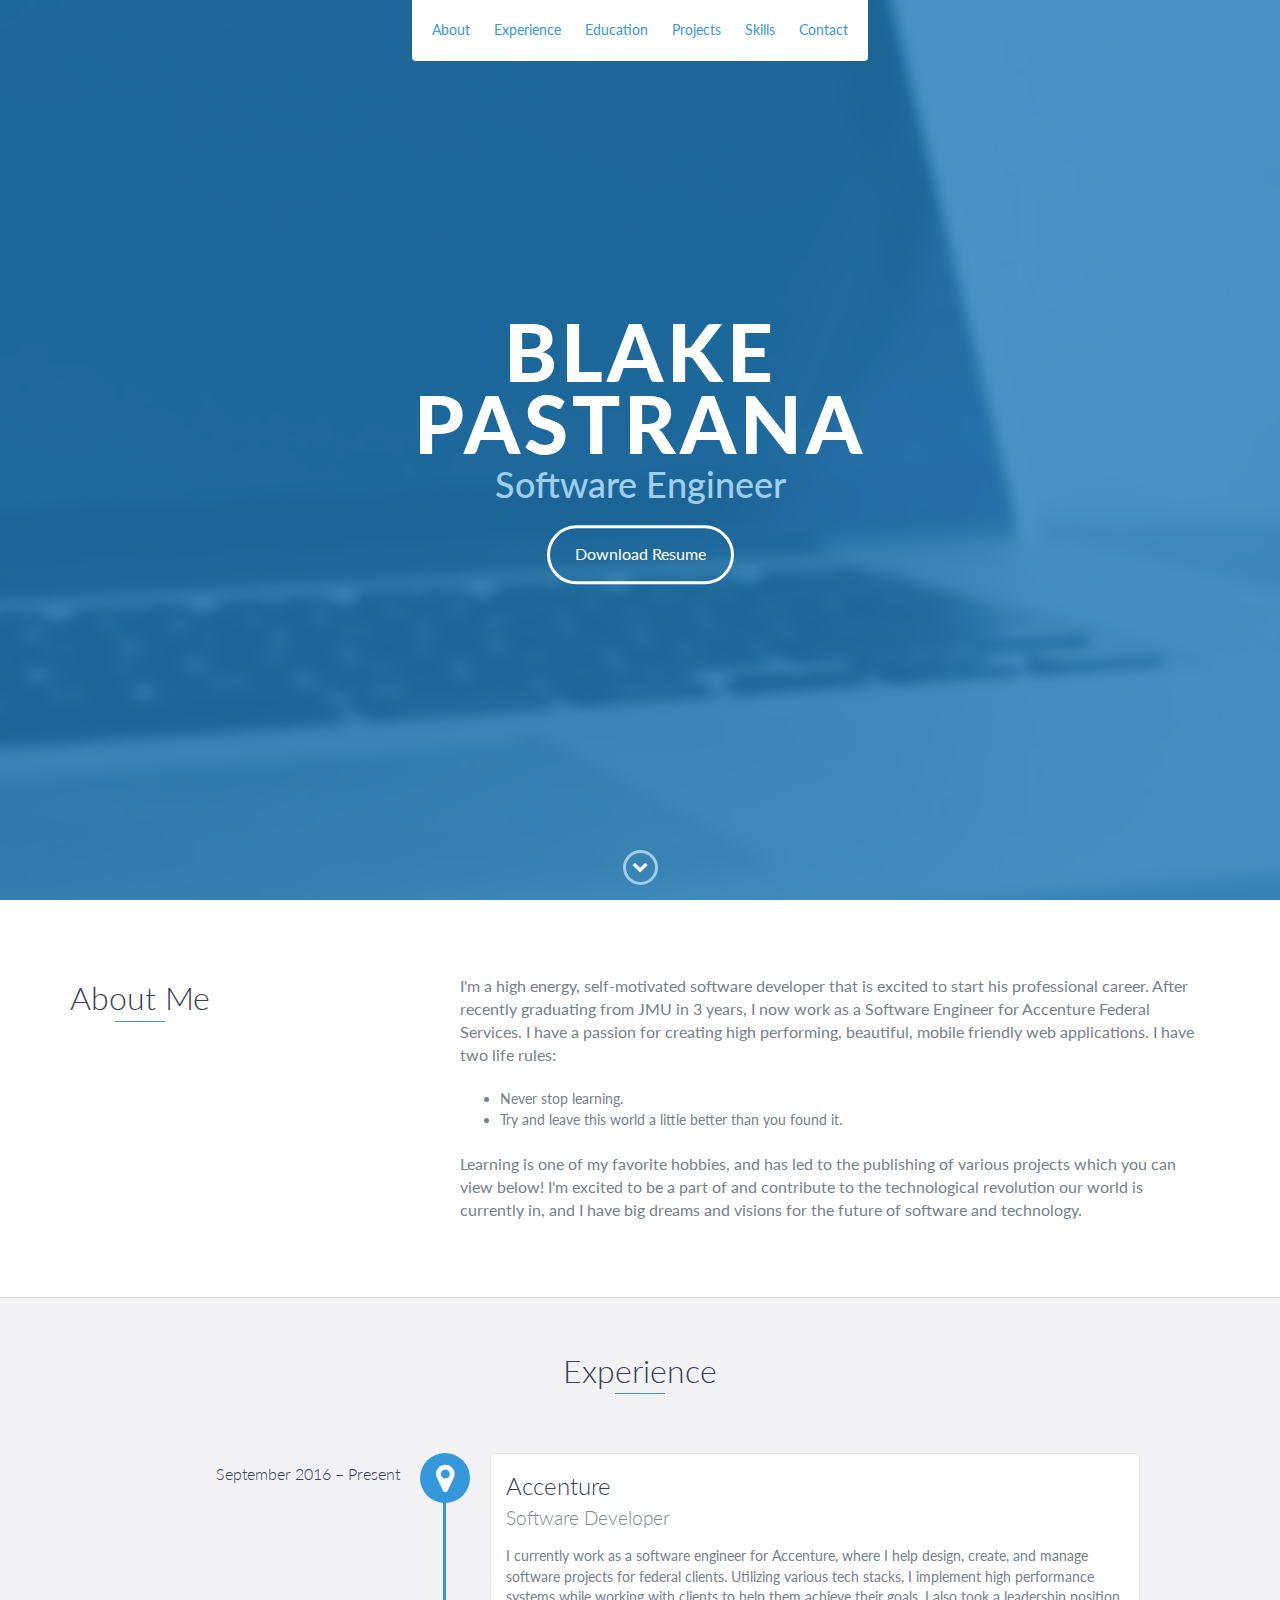
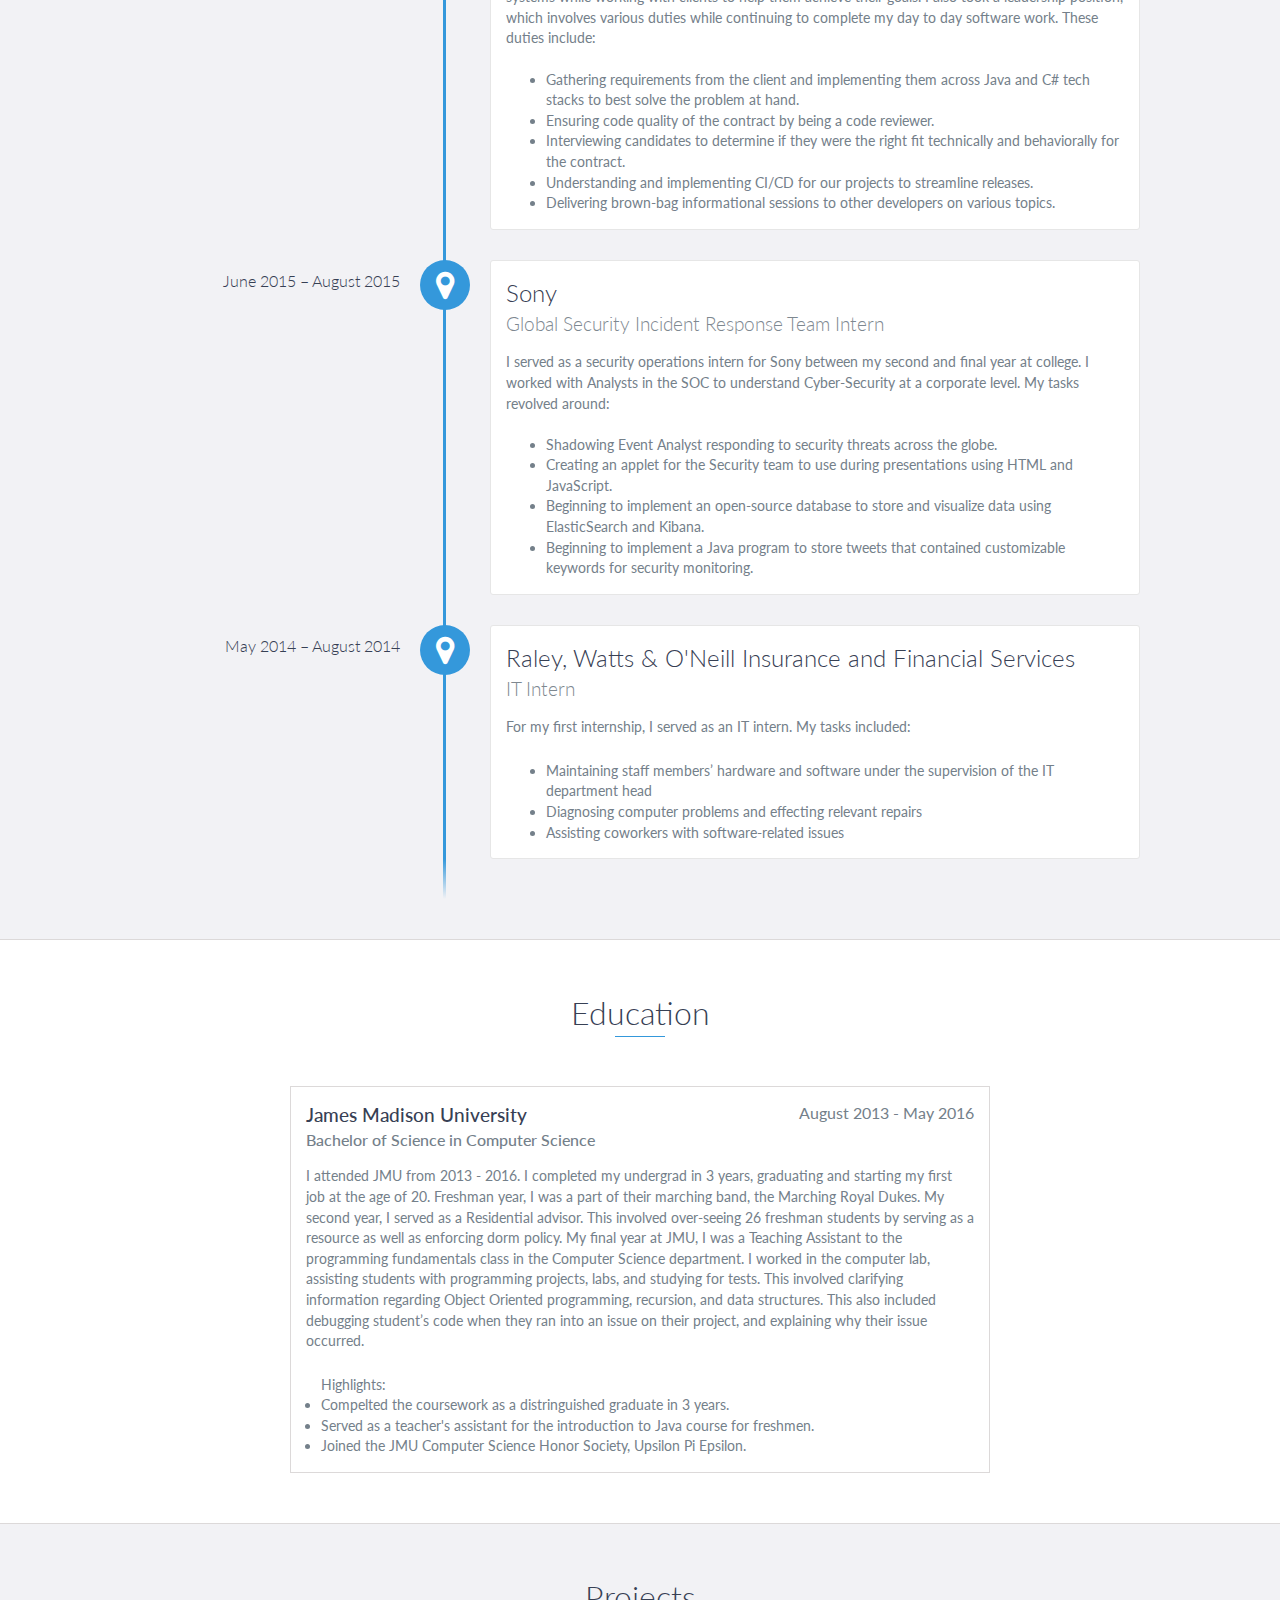
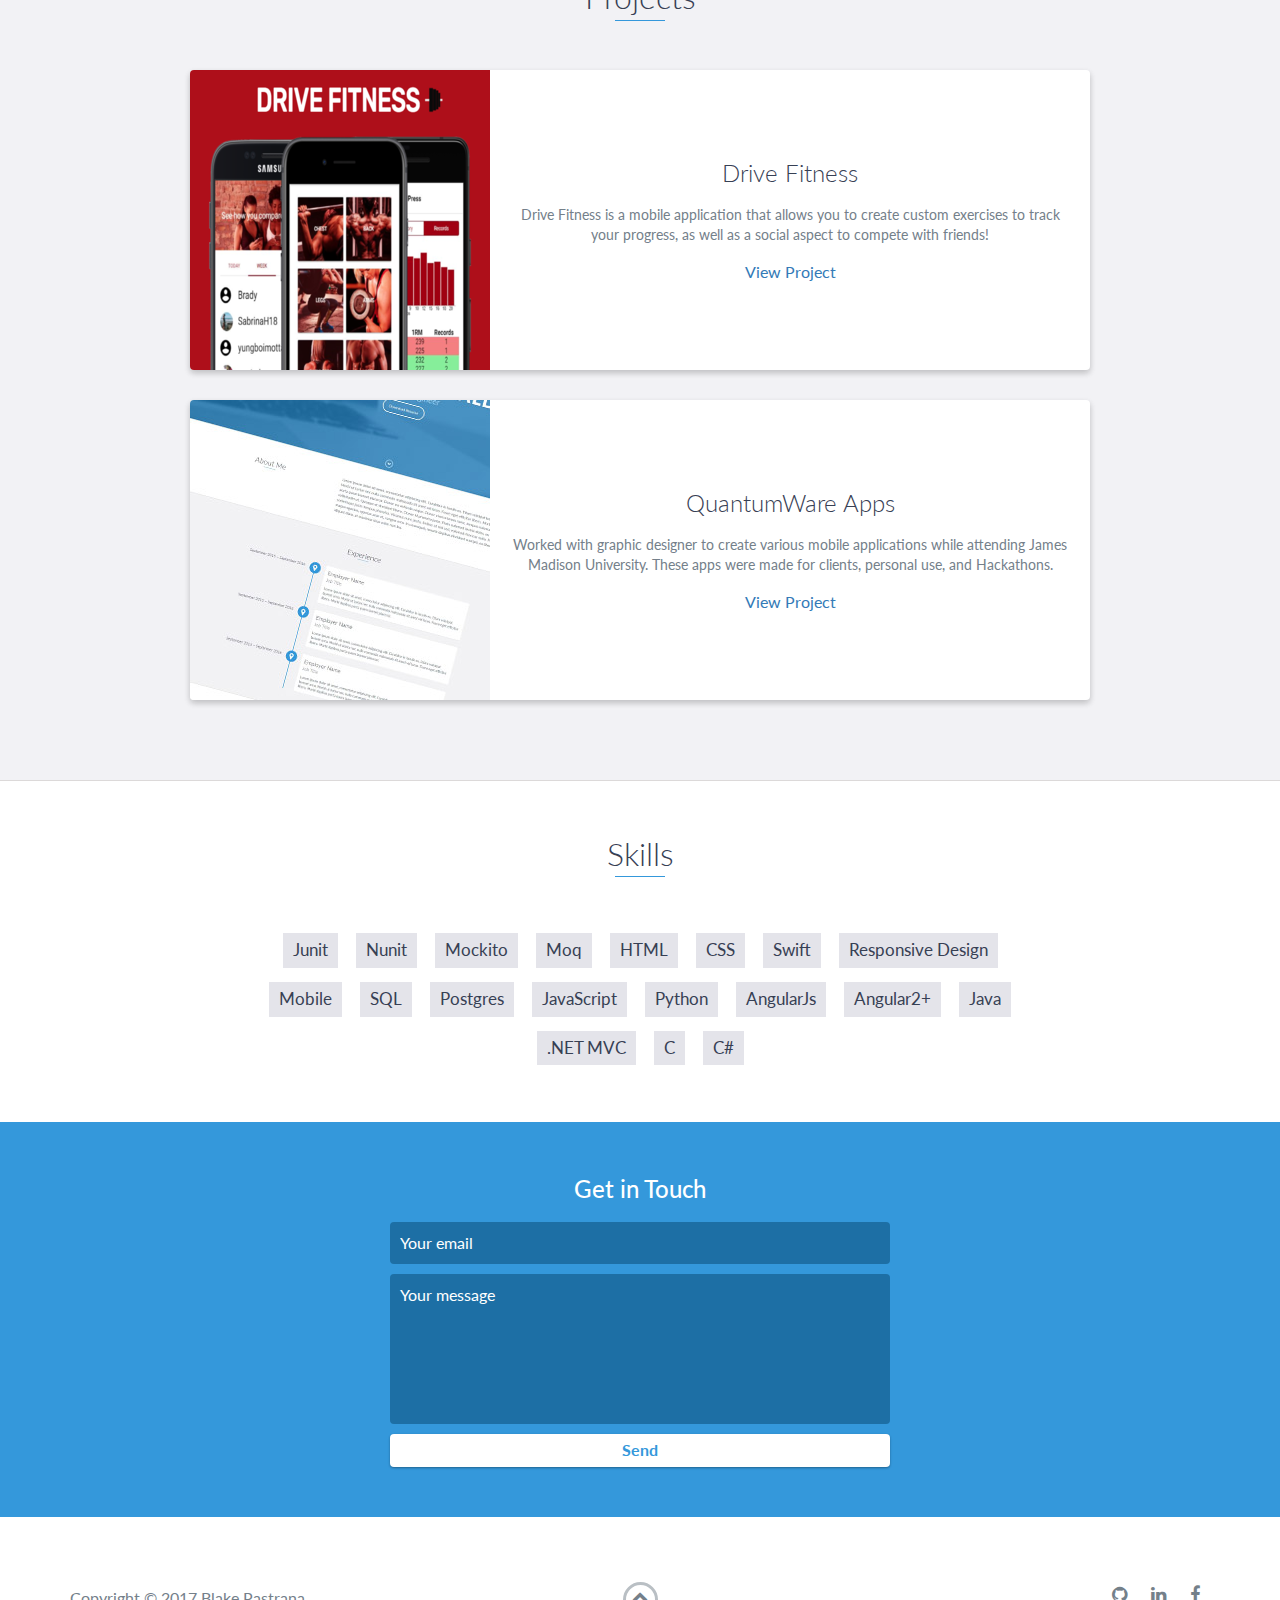
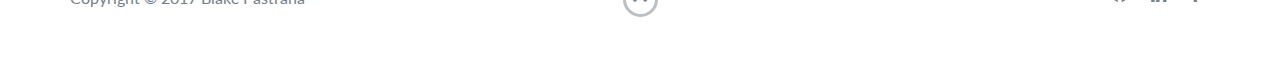
==== commit 6154488a: "Updated verbiage and added profile picture to add" ====
--- a/index.html
+++ b/index.html
@@ -2,6 +2,15 @@
 <html class="no-js" lang="en">
 
 <head>
+    <!-- Global site tag (gtag.js) - Google Analytics -->
+    <script async src=""></script>
+    <script>
+        window.dataLayer = window.dataLayer || [];
+        function gtag(){dataLayer.push(arguments);}
+        gtag('js', new Date());
+        gtag('config', 'UA-123994567-1');
+    </script>
+
     <meta charset="utf-8">
     <meta http-equiv="X-UA-Compatible" content="IE=edge">
     <meta name="viewport" content="width=device-width, initial-scale=1">
@@ -106,7 +115,7 @@
                 <h4>Software Developer</h4>
                 <p>
                     I currently work as a software engineer for Accenture, where I help design, create, and manage software projects for federal clients.
-                    Utilizing various tech stacks, I implement high performance systems while working with Federal clients to help them achieve their goals.
+                    Utilizing various tech stacks, I implement high performance systems while working with clients to help them achieve their goals.
                     I also took a leadership position, which involves various duties while continuing to complete my day to day software work. These duties include:
                     <br /> 
                     <br />
@@ -121,7 +130,7 @@
                             Interviewing candidates to determine if they were the right fit technically and behaviorally for the contract.
                         </li>
                         <li>
-                            Working closely with the Dev-Ops team to monitor and manage our project's pipeline.
+                            Understanding and implementing CI/CD for our projects to streamline releases.
                         </li>
                         <li>
                             Delivering brown-bag informational sessions to other developers on various topics.
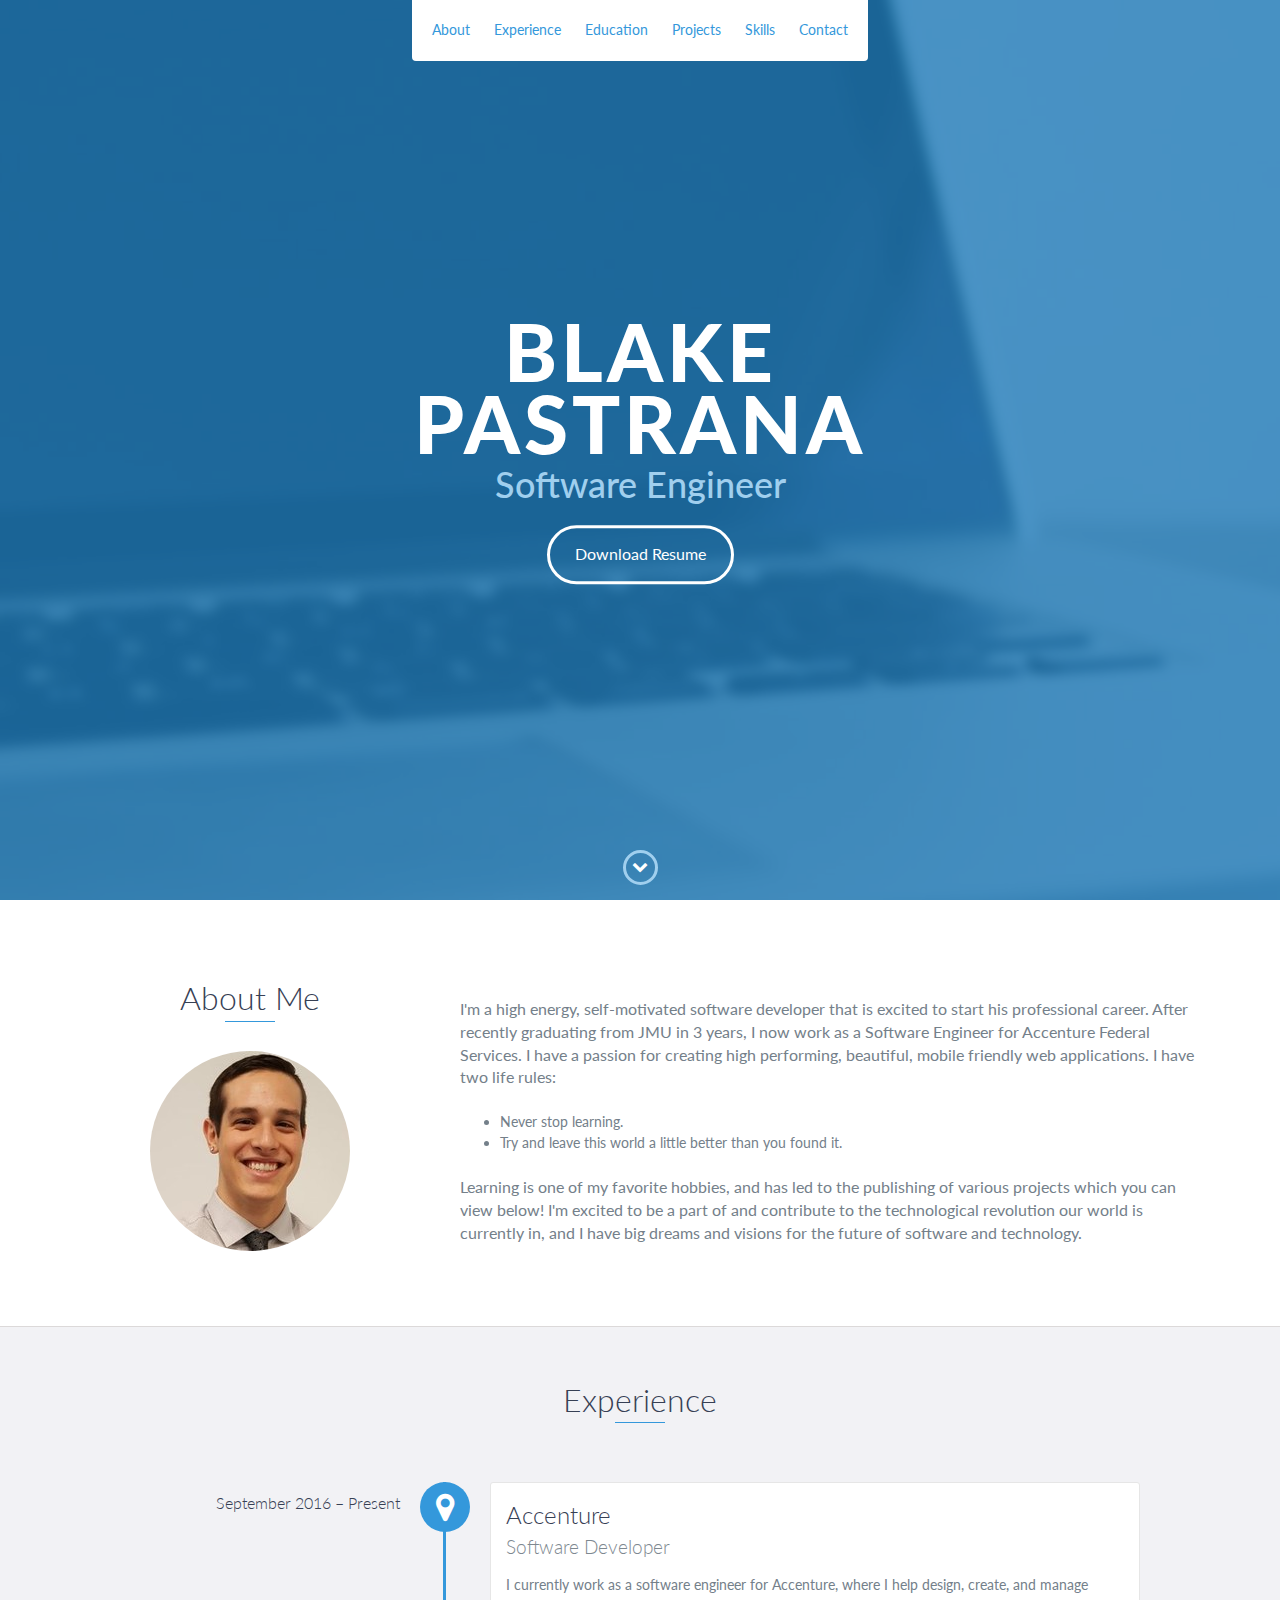
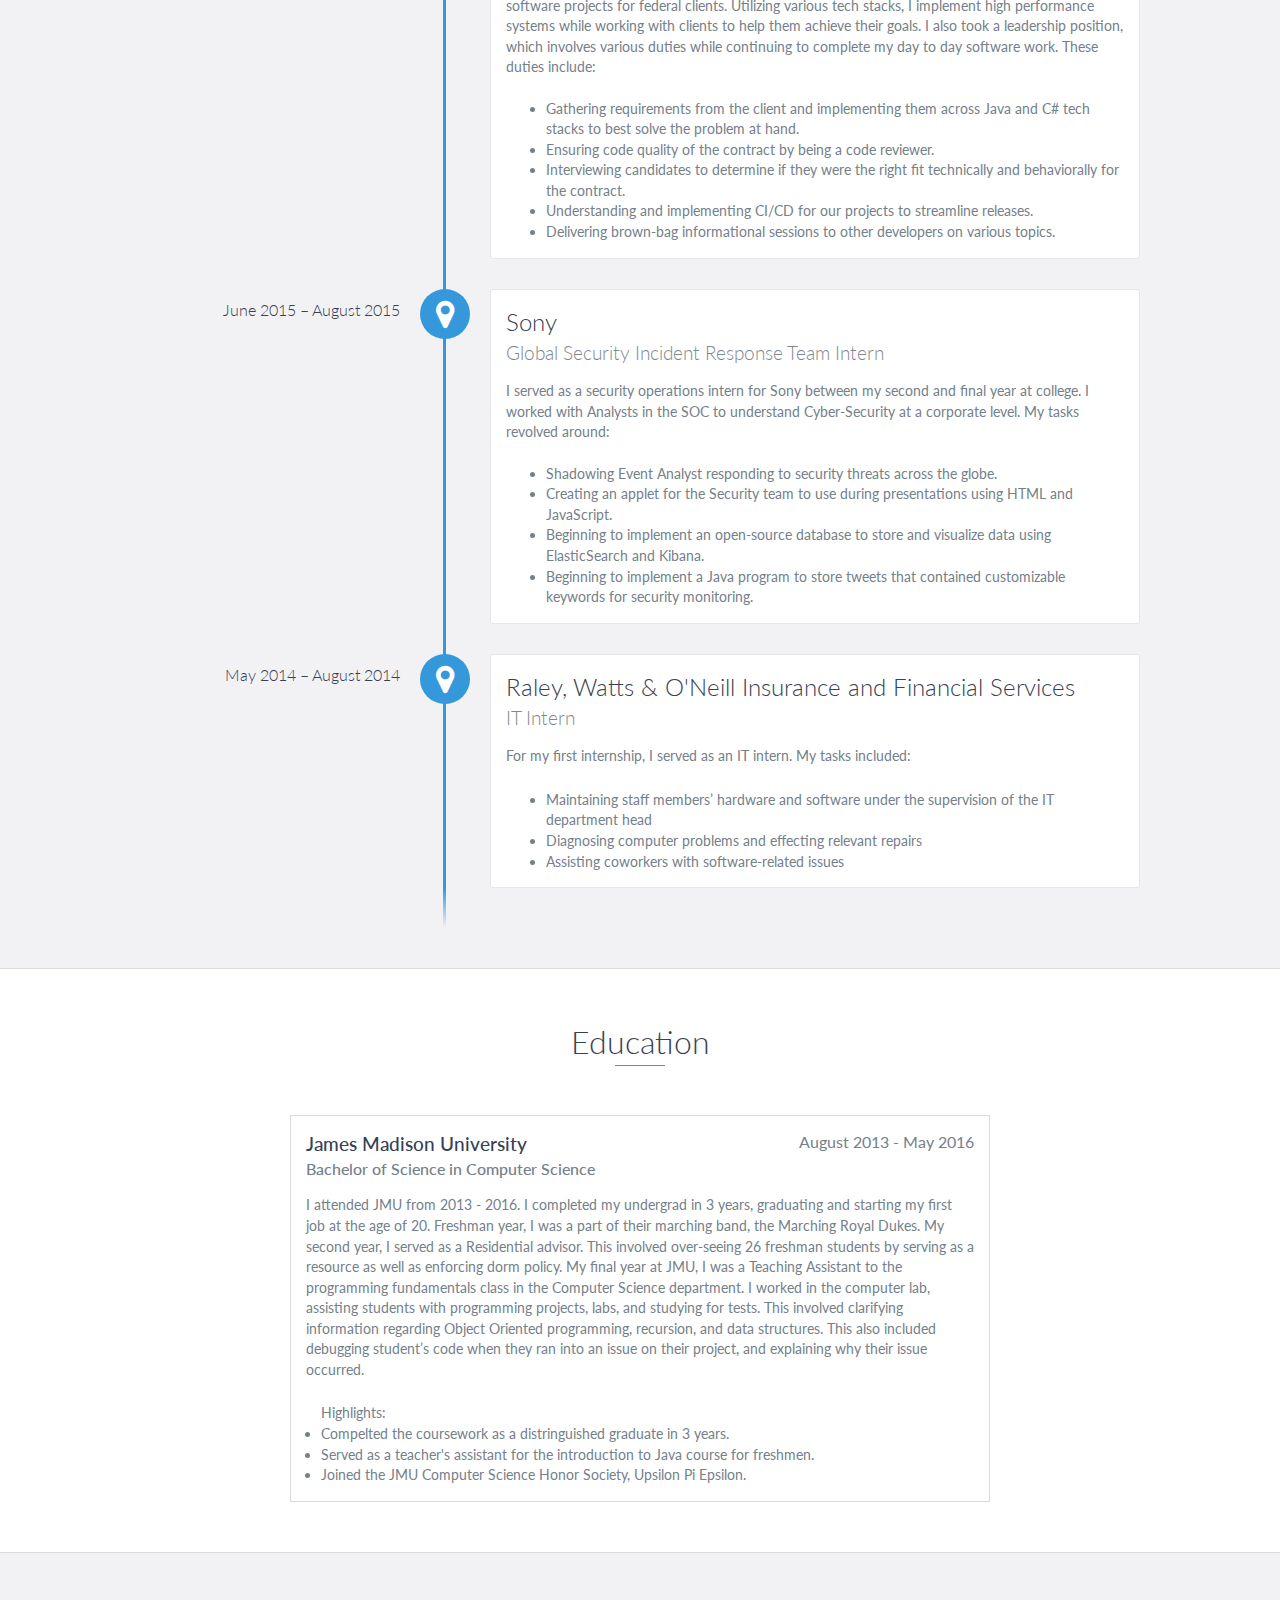
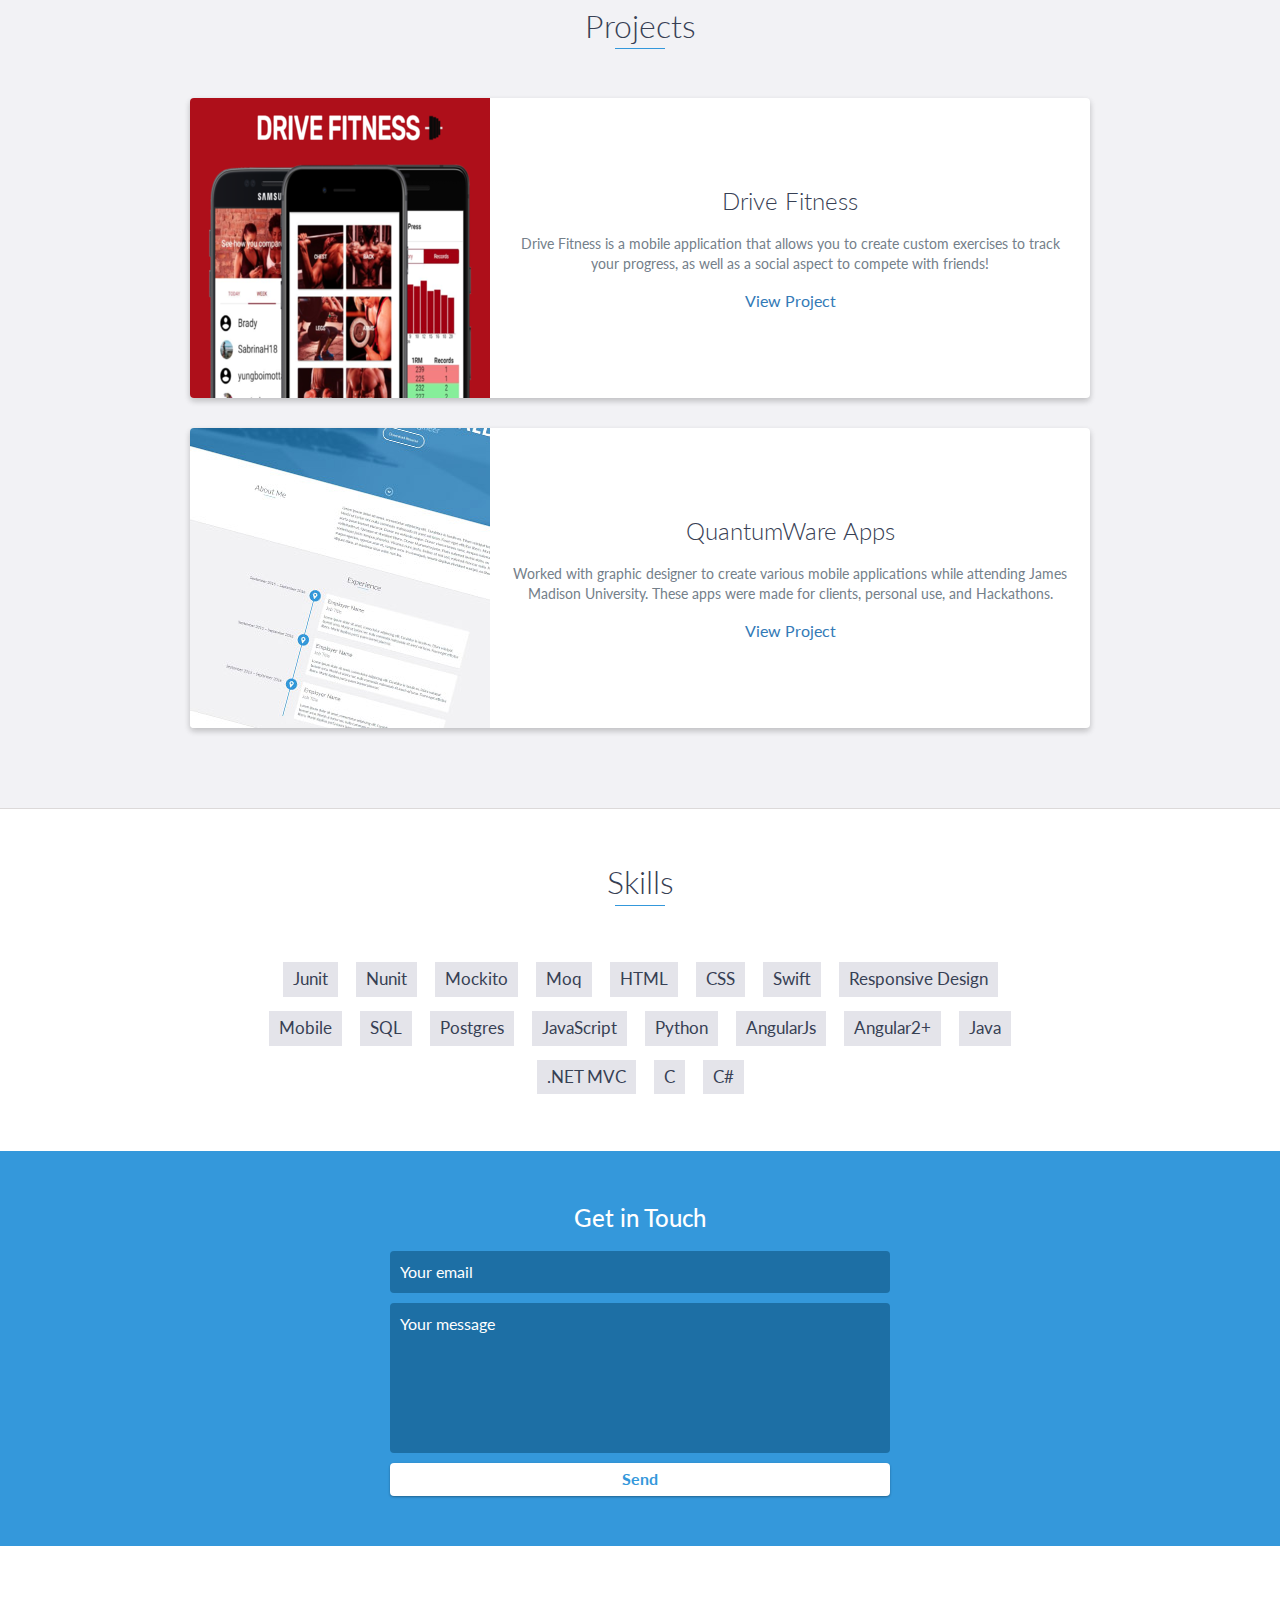
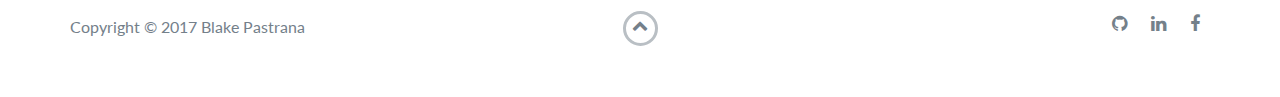
==== commit 5a35584a: "Added round profile picture" ====
--- a/index.html
+++ b/index.html
@@ -79,8 +79,14 @@
         <div class="container">
             <div class="row">
                 <div class="col-md-4">
-                    <h2 class="heading">About Me</h2>
-                </div>
+                    <div class="row" style="text-align: center">
+                        <h2 class="heading">About Me</h2>
+                    </div>
+                    <div class="row" style="text-align: center">
+                        <img style="border-radius: 50%" src="images/profile_picture.jpeg" />
+                    </div>  
+                </div>
+                <br>
                 <div class="col-md-8">
                     <p>
                         I'm a high energy, self-motivated software developer that is excited to start his professional career. After recently graduating
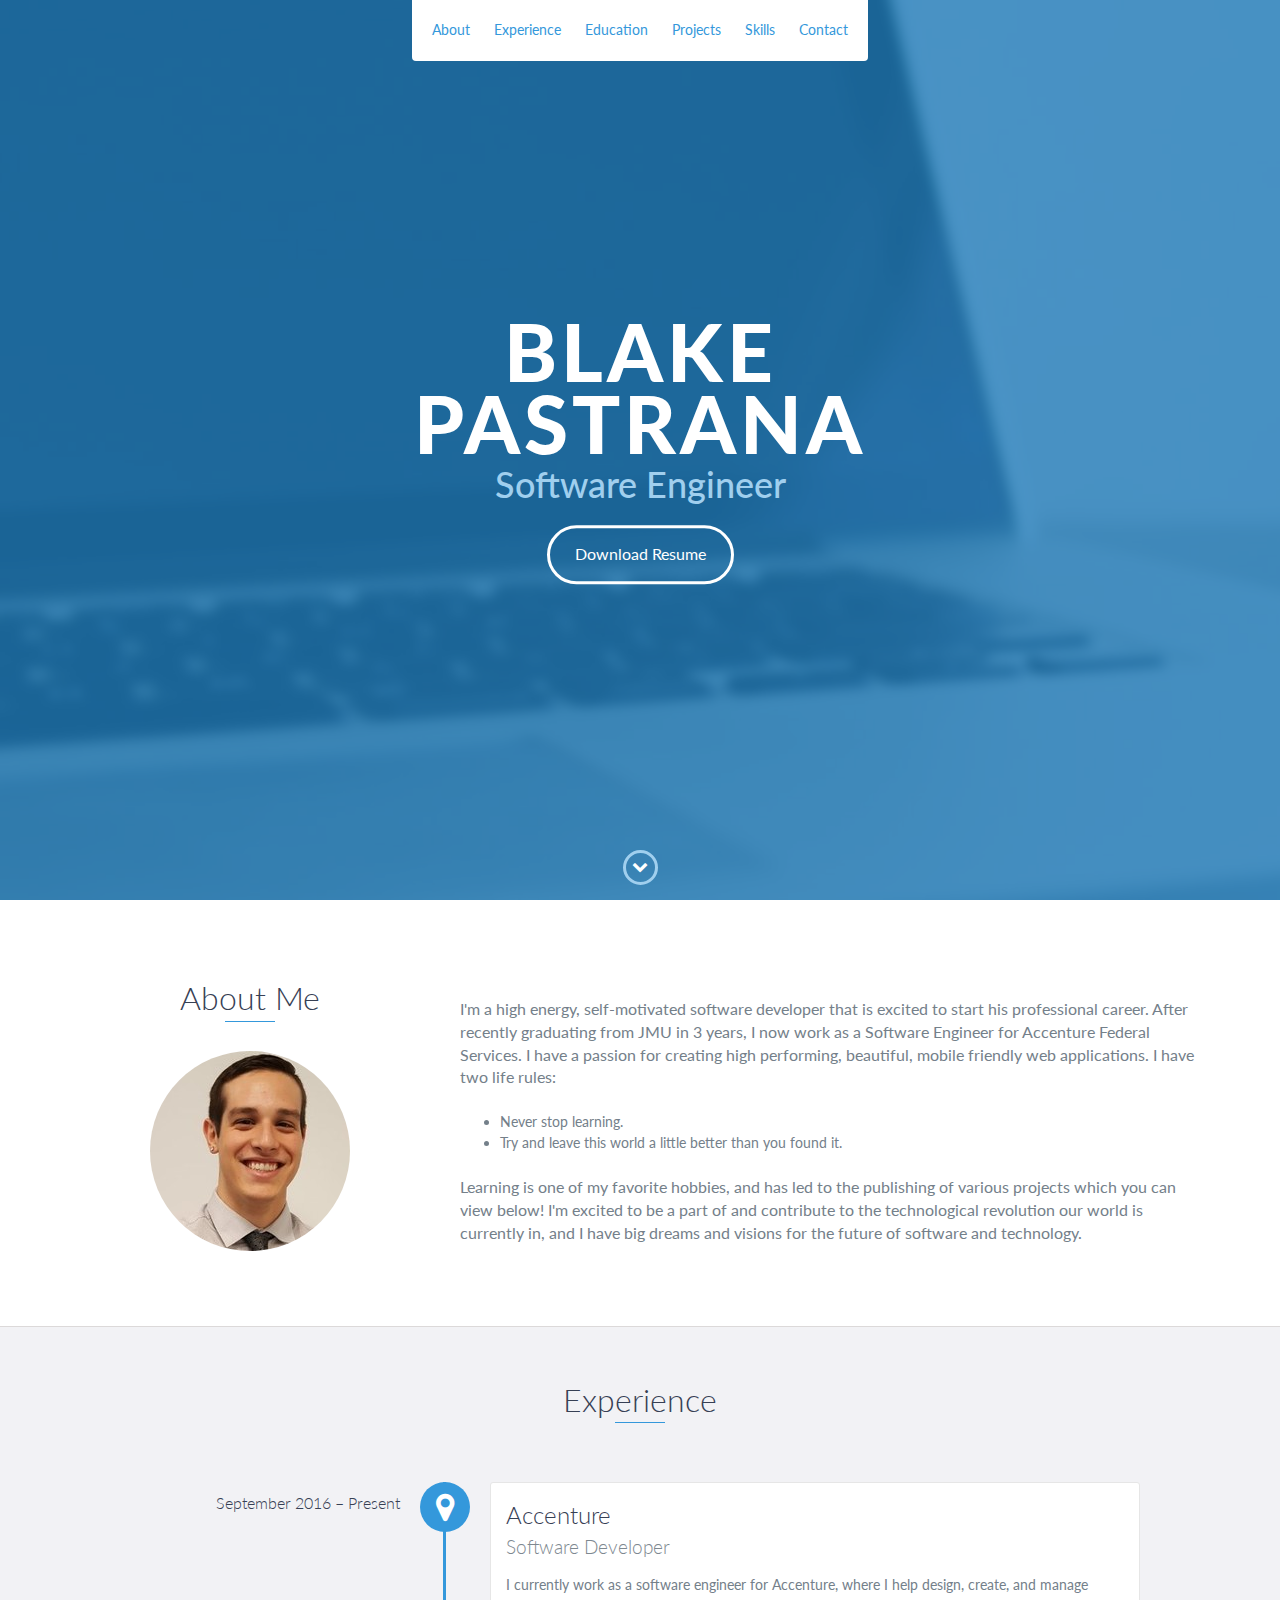
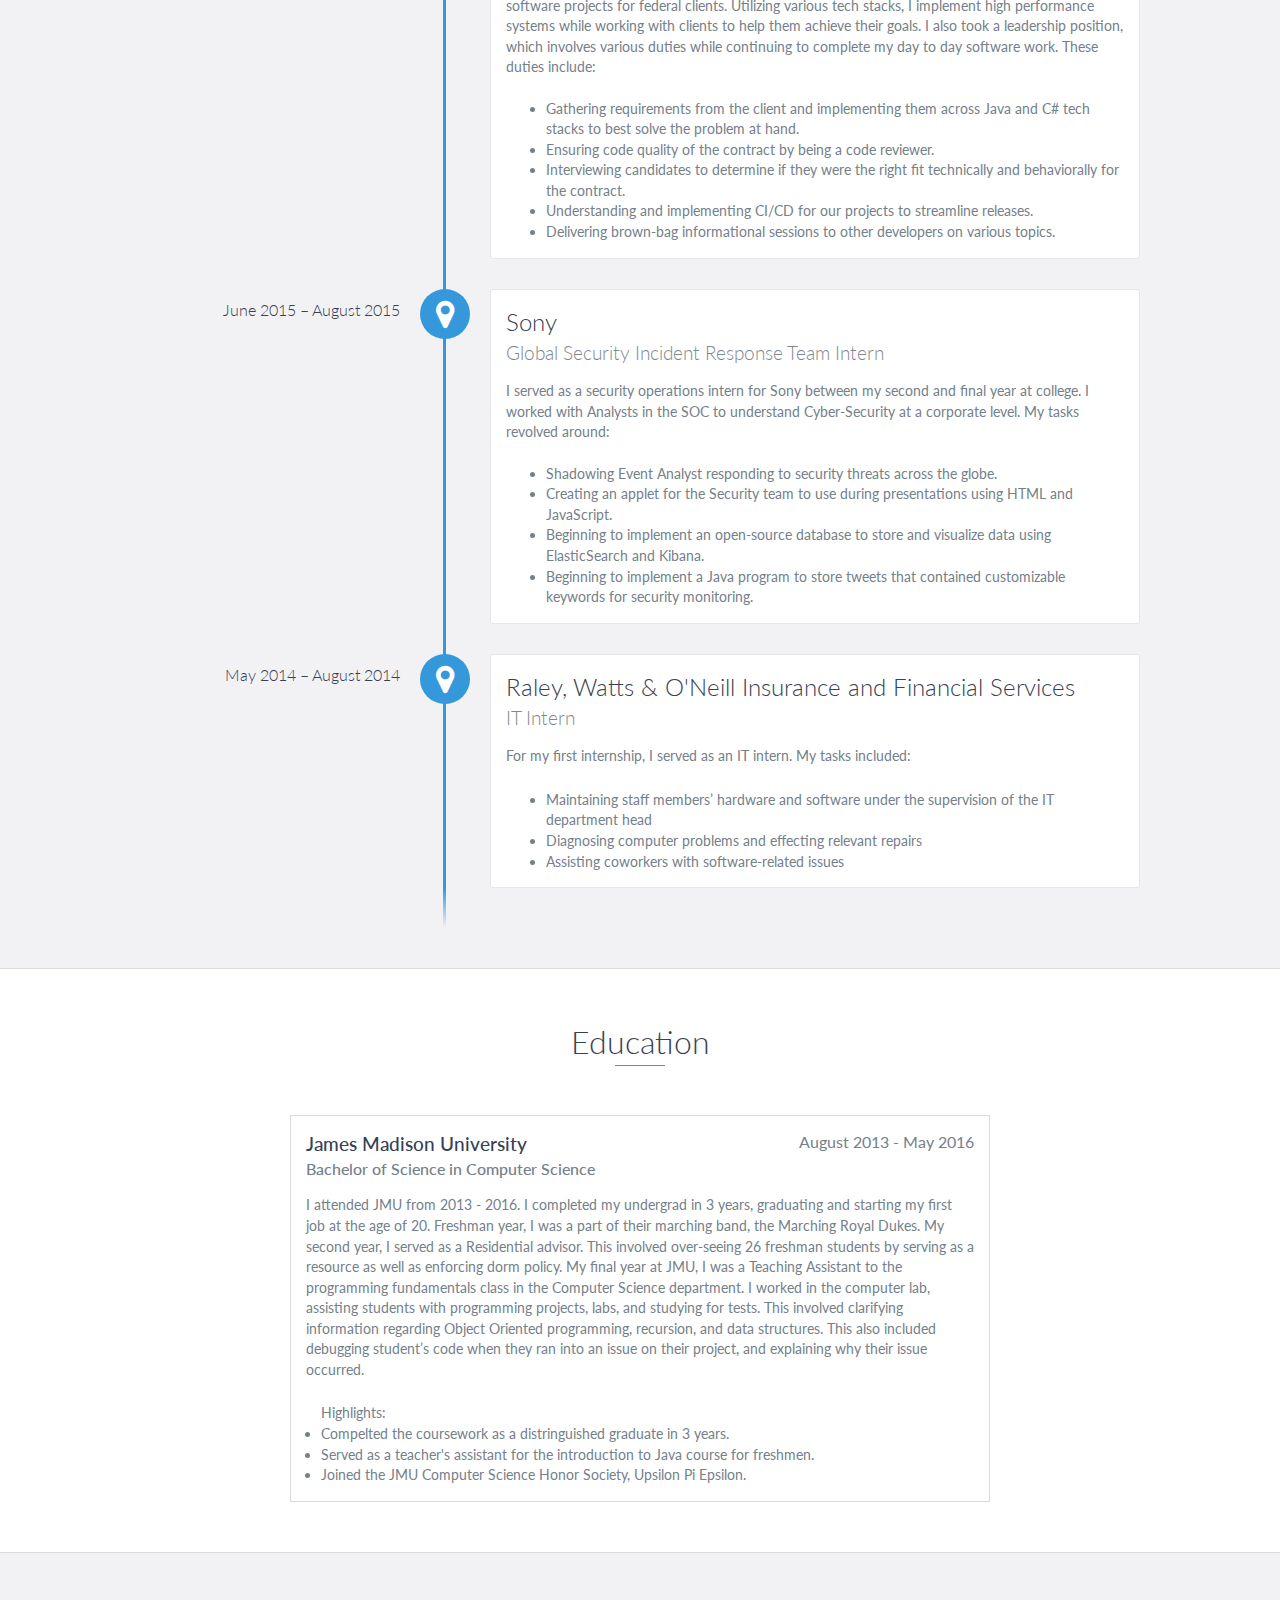
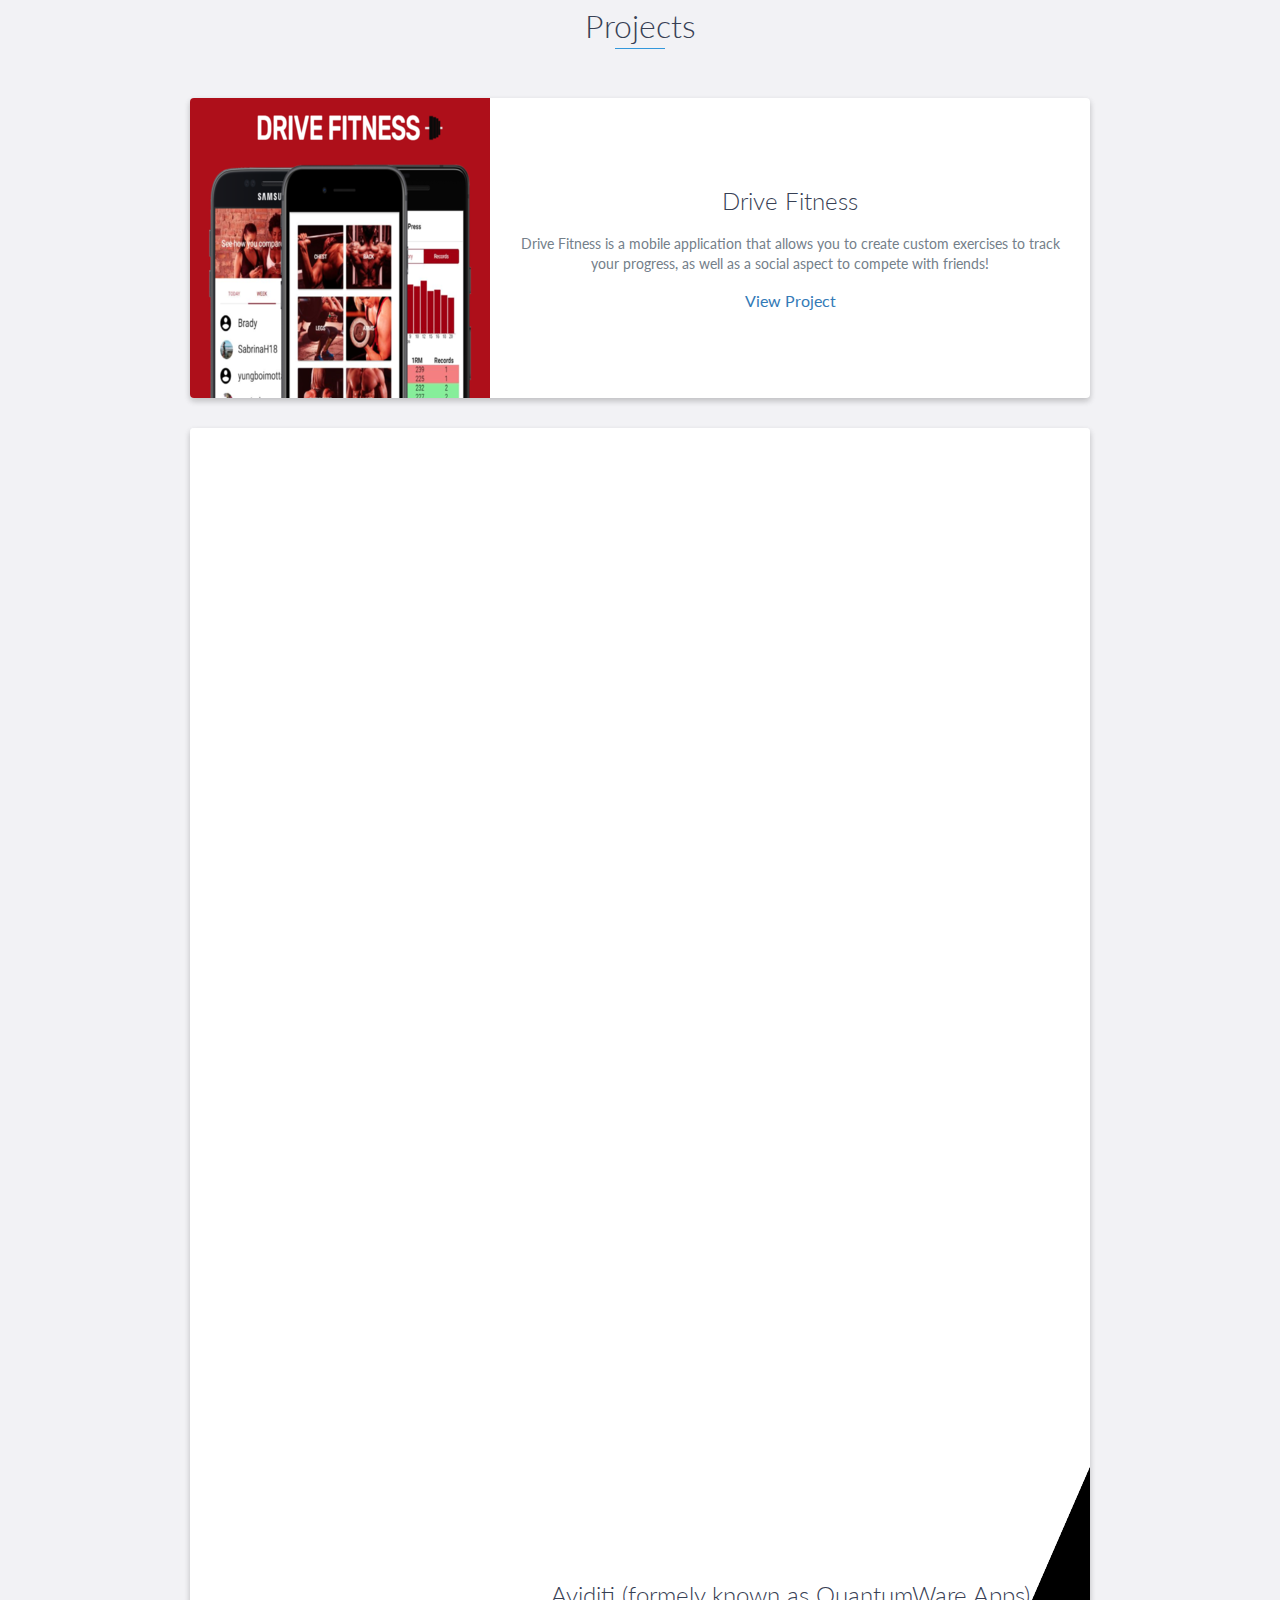
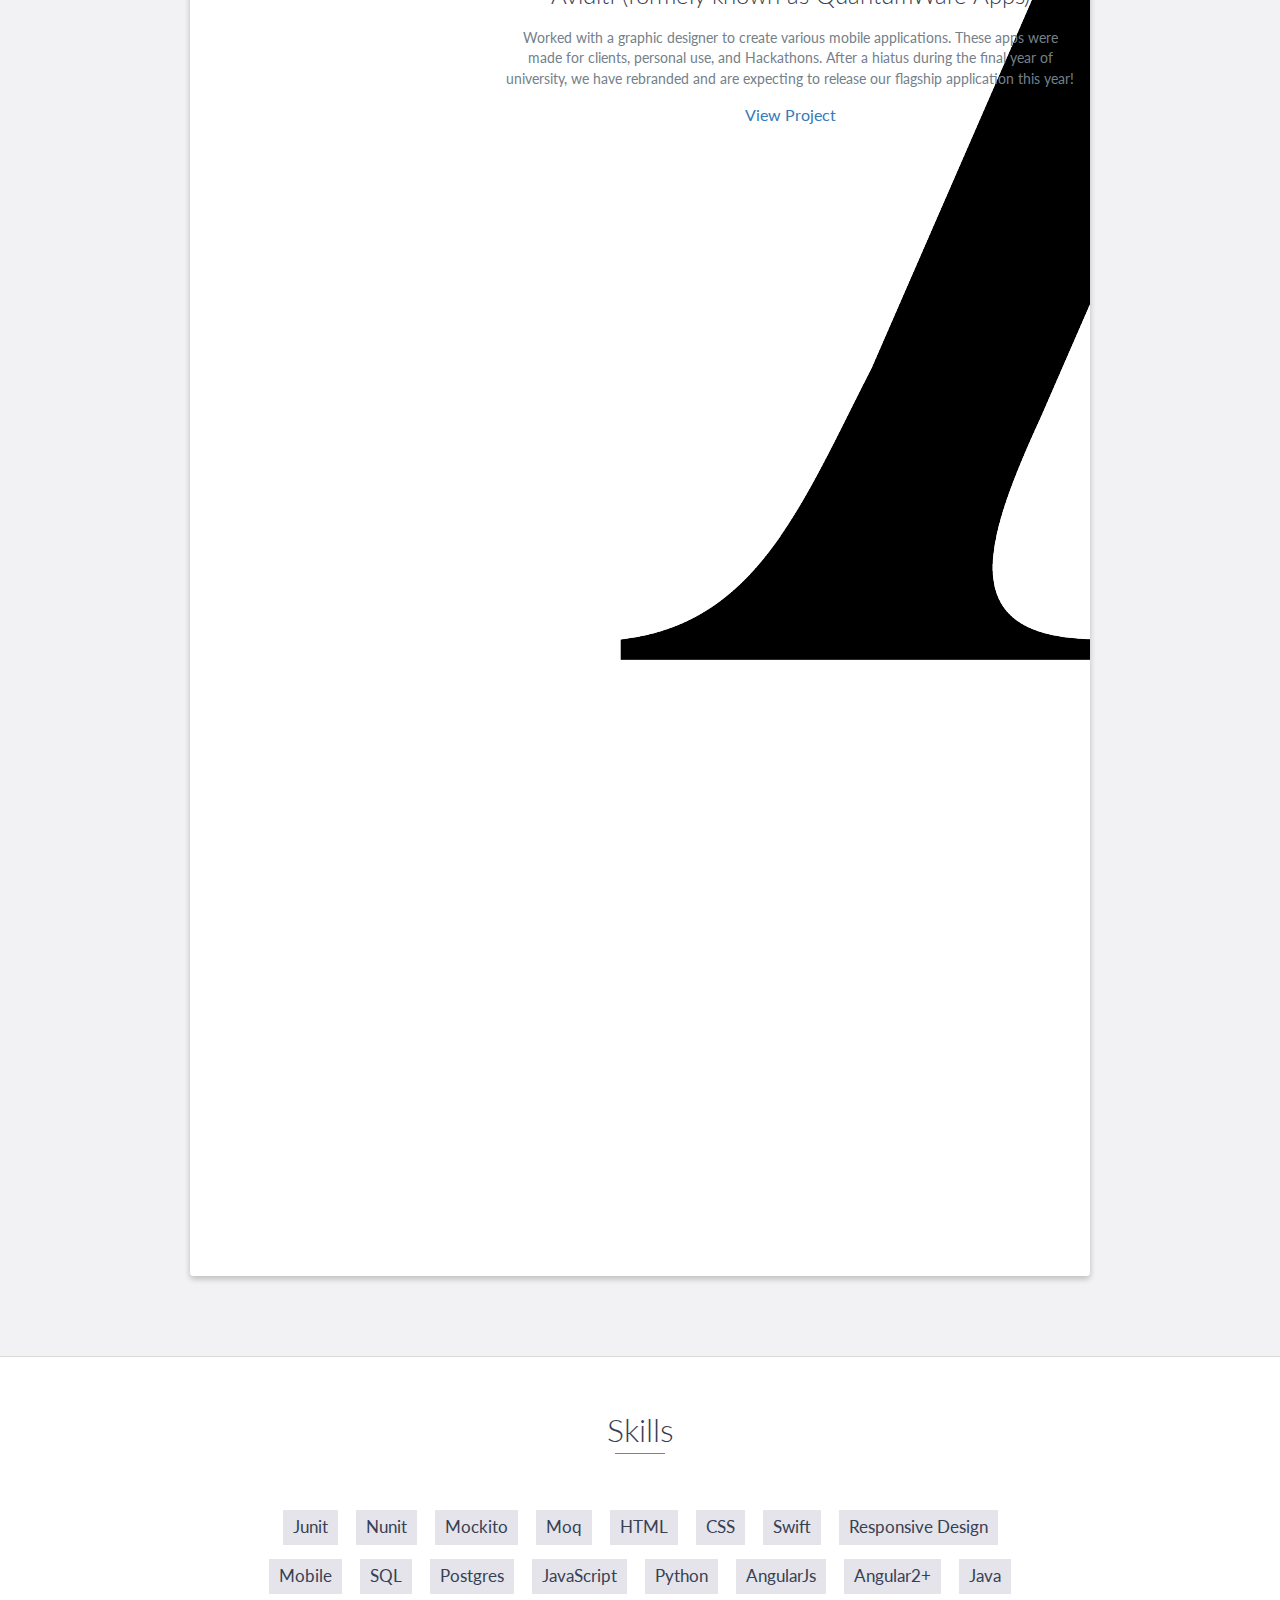
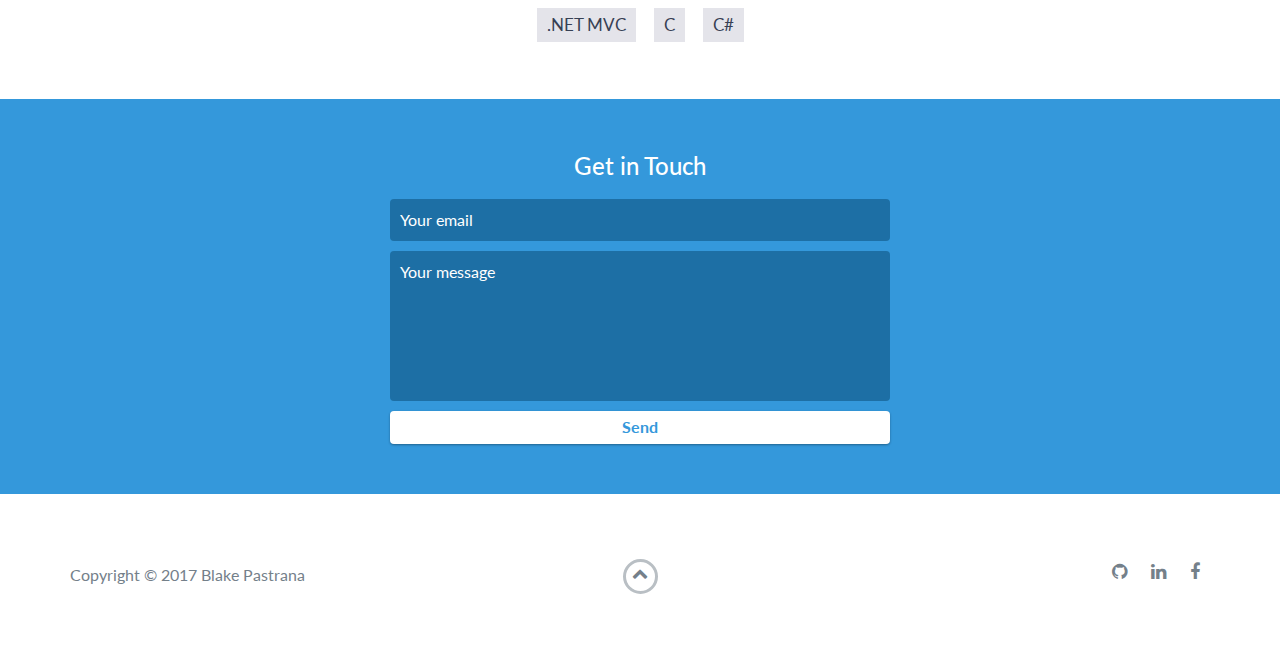
==== commit b03ced1e: "Updated Aviditi project" ====
--- a/index.html
+++ b/index.html
@@ -248,13 +248,14 @@
 
                 <div class="project shadow-large">
                     <div class="project-image">
-                        <img src="images/project.jpg" />
+                        <img class="aviditi-logo" src="images/image.png" />
                     </div>
                     <!-- End .project-image -->
                     <div class="project-info">
-                        <h3>QuantumWare Apps</h3>
+                        <h3>Aviditi (formely known as QuantumWare Apps)</h3>
                         <p>
-                            Worked with graphic designer to create various mobile applications while attending James Madison University. These apps were made for clients, personal use, and Hackathons.
+                            Worked with a graphic designer to create various mobile applications. These apps were made for clients, personal use, and Hackathons. 
+                            After a hiatus during the final year of university, we have rebranded and are expecting to release our flagship application this year!
                         </p>
                         <a href="QWAppsPortfoliowtext.pdf">View Project</a>
                     </div>
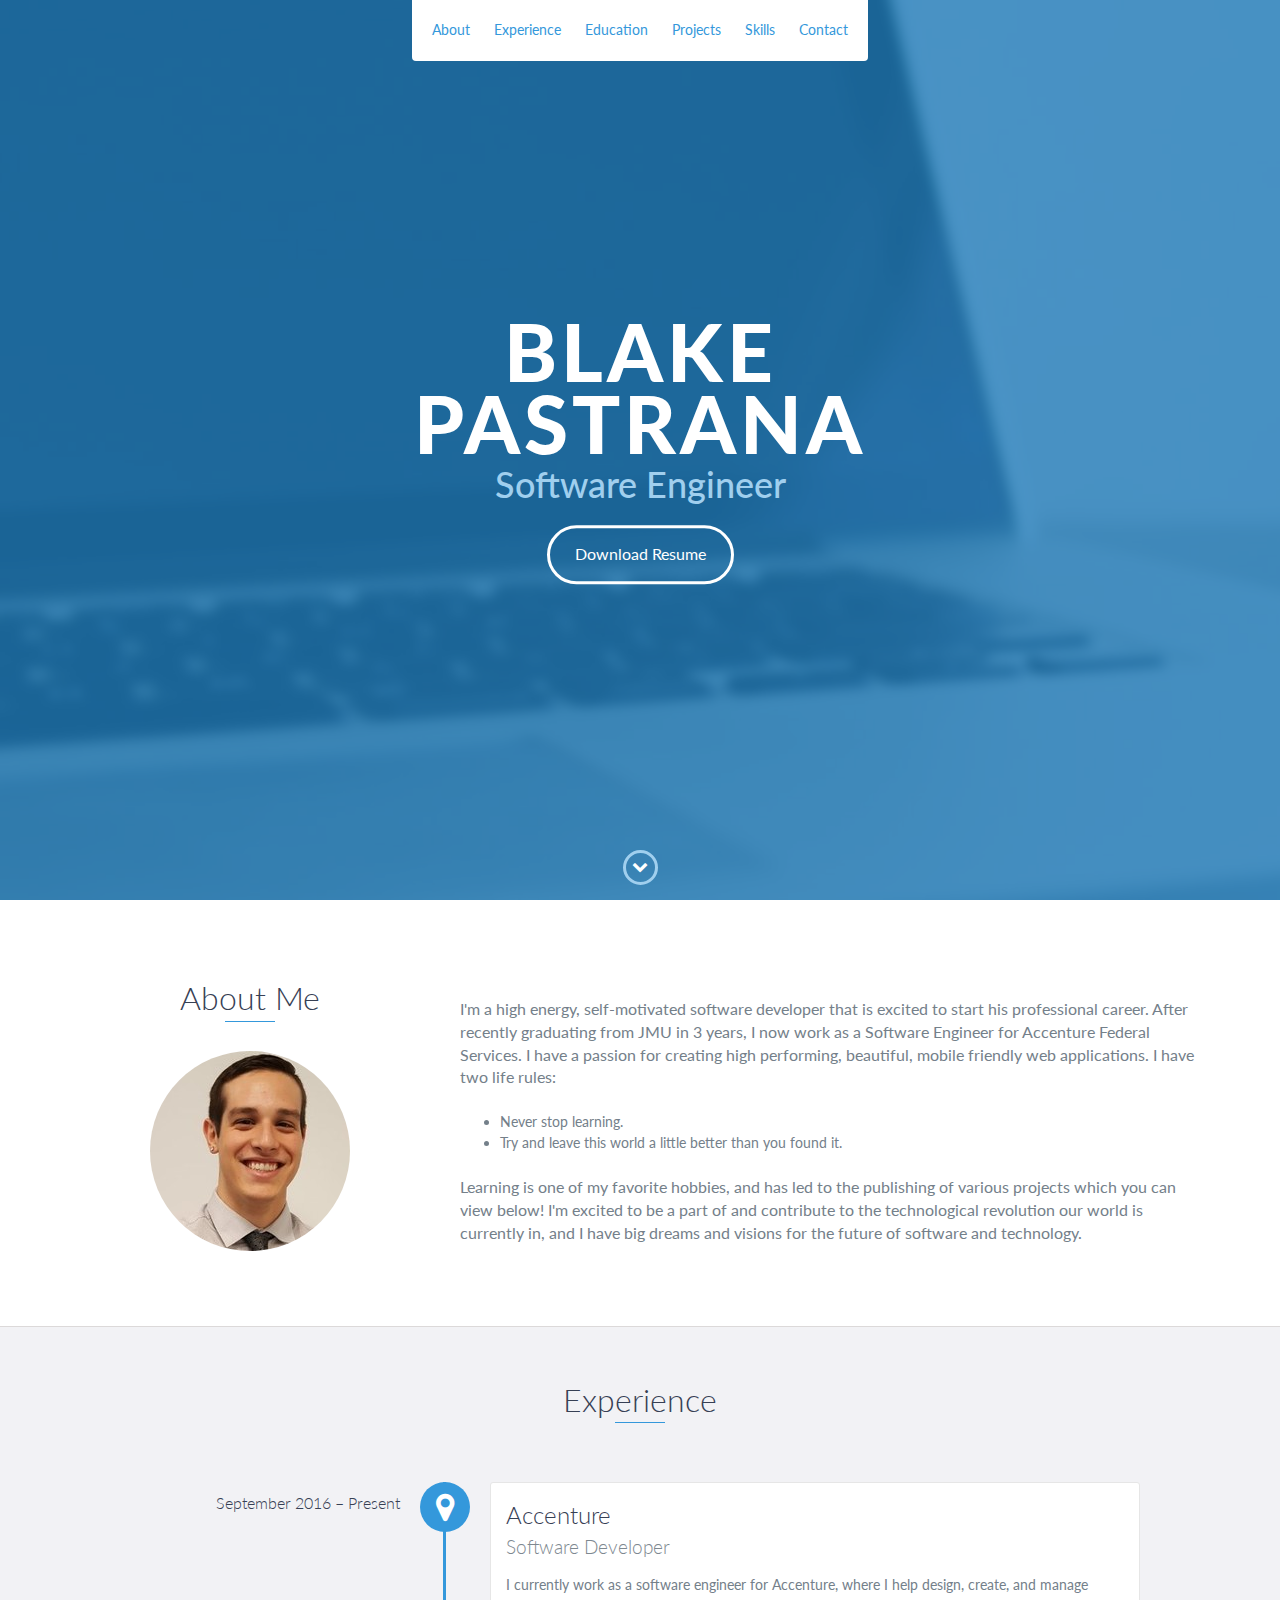
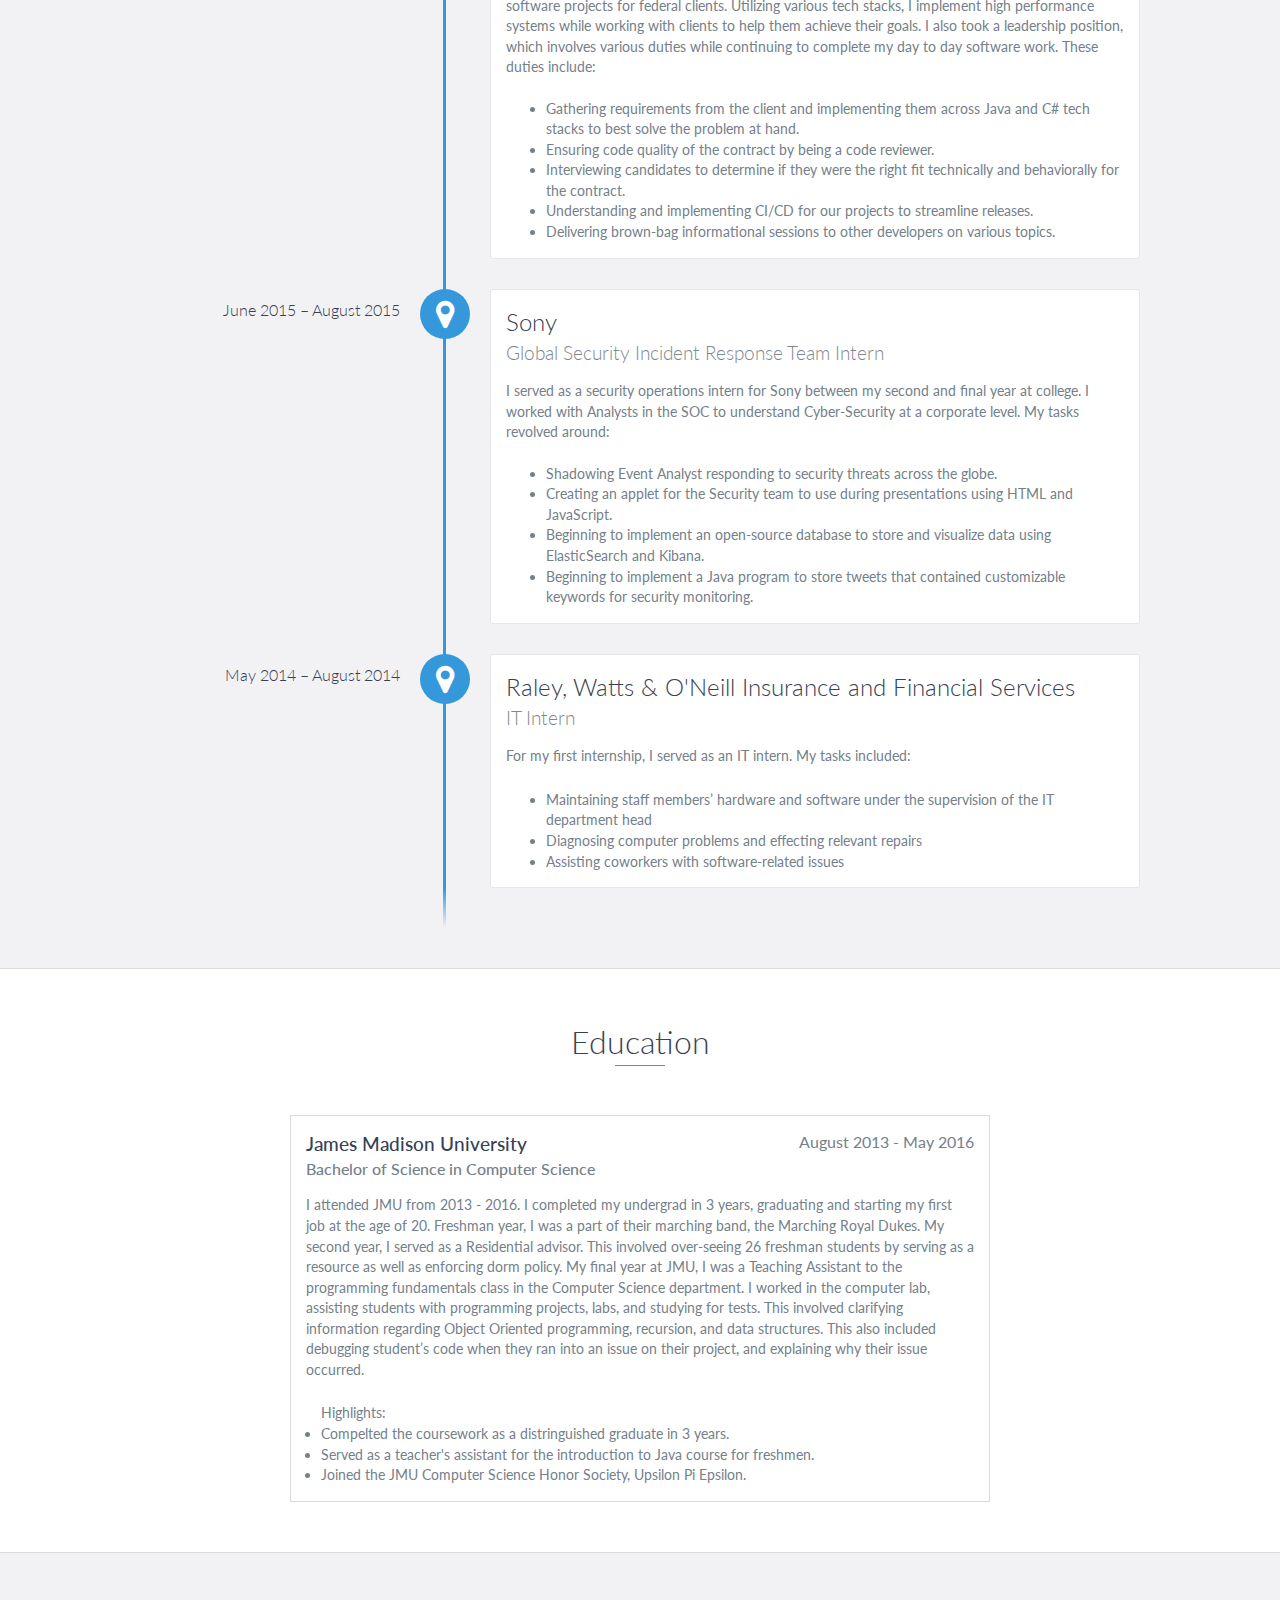
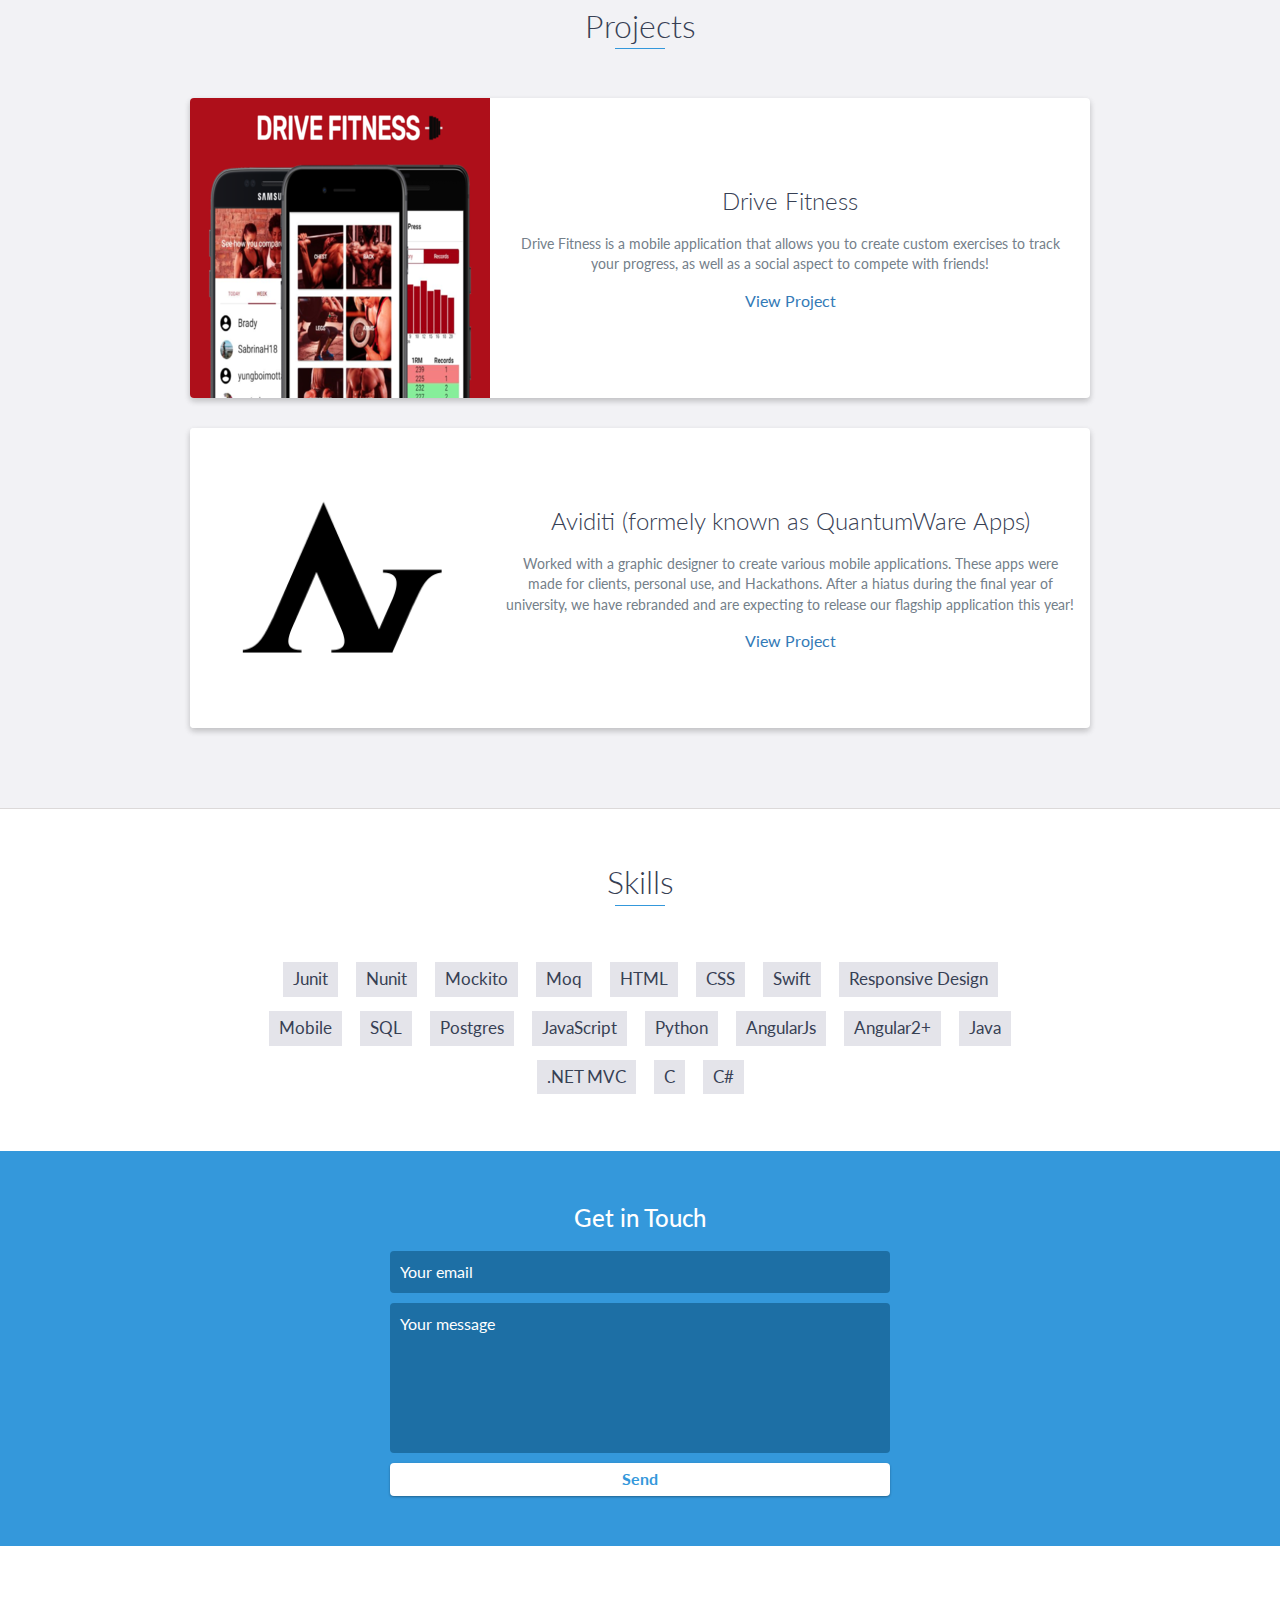
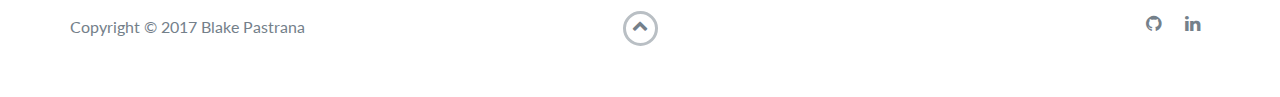
==== commit 4da06f08: "removed facebook link" ====
--- a/index.html
+++ b/index.html
@@ -248,7 +248,7 @@
 
                 <div class="project shadow-large">
                     <div class="project-image">
-                        <img class="aviditi-logo" src="images/image.png" />
+                        <img style="width: 300px; height: 300px;" src="images/image.png" />
                     </div>
                     <!-- End .project-image -->
                     <div class="project-info">
@@ -332,11 +332,6 @@
                                 <i class="fa fa-linkedin" aria-hidden="true"></i>
                             </a>
                         </li>
-                        <li>
-                            <a href="https://www.facebook.com/blake.mabe?ref=bookmarks" target="_blank">
-                                <i class="fa fa-facebook" aria-hidden="true"></i>
-                            </a>
-                        </li>
                     </ul>
                 </div>
             </div>
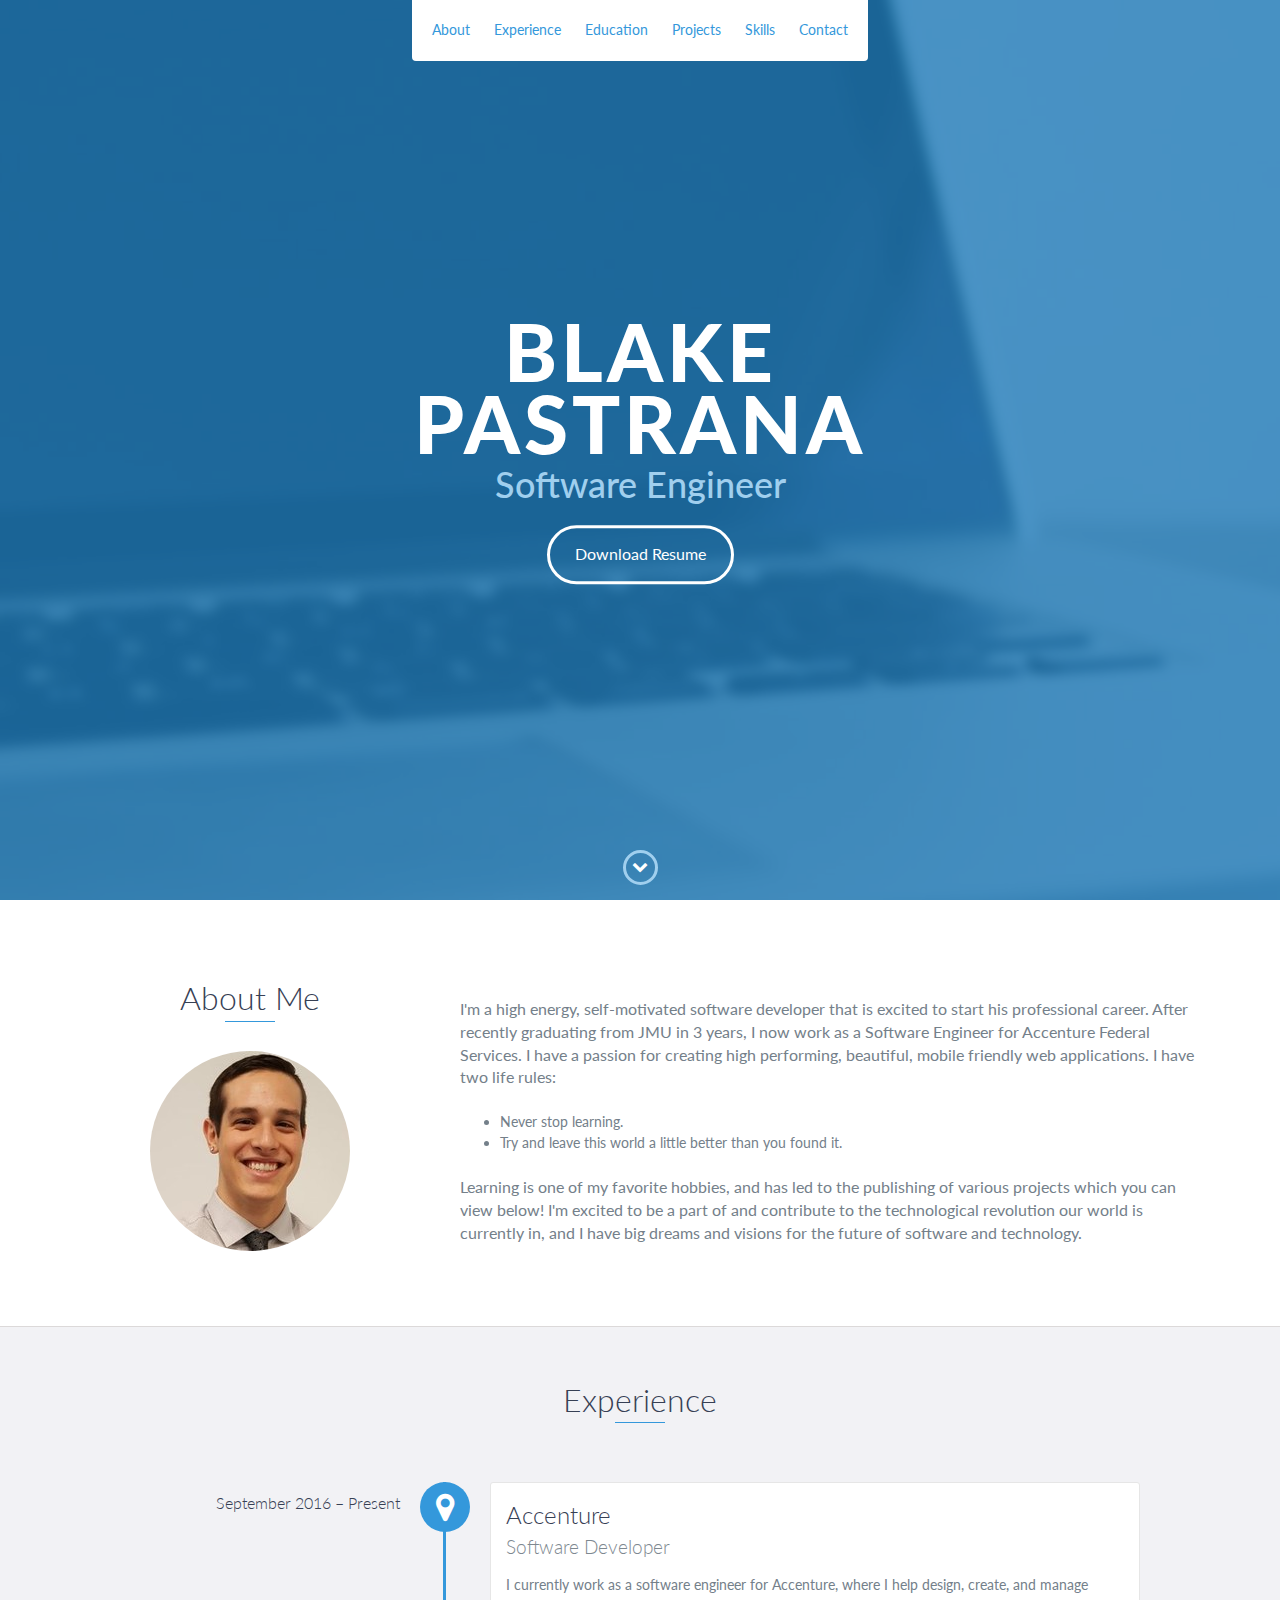
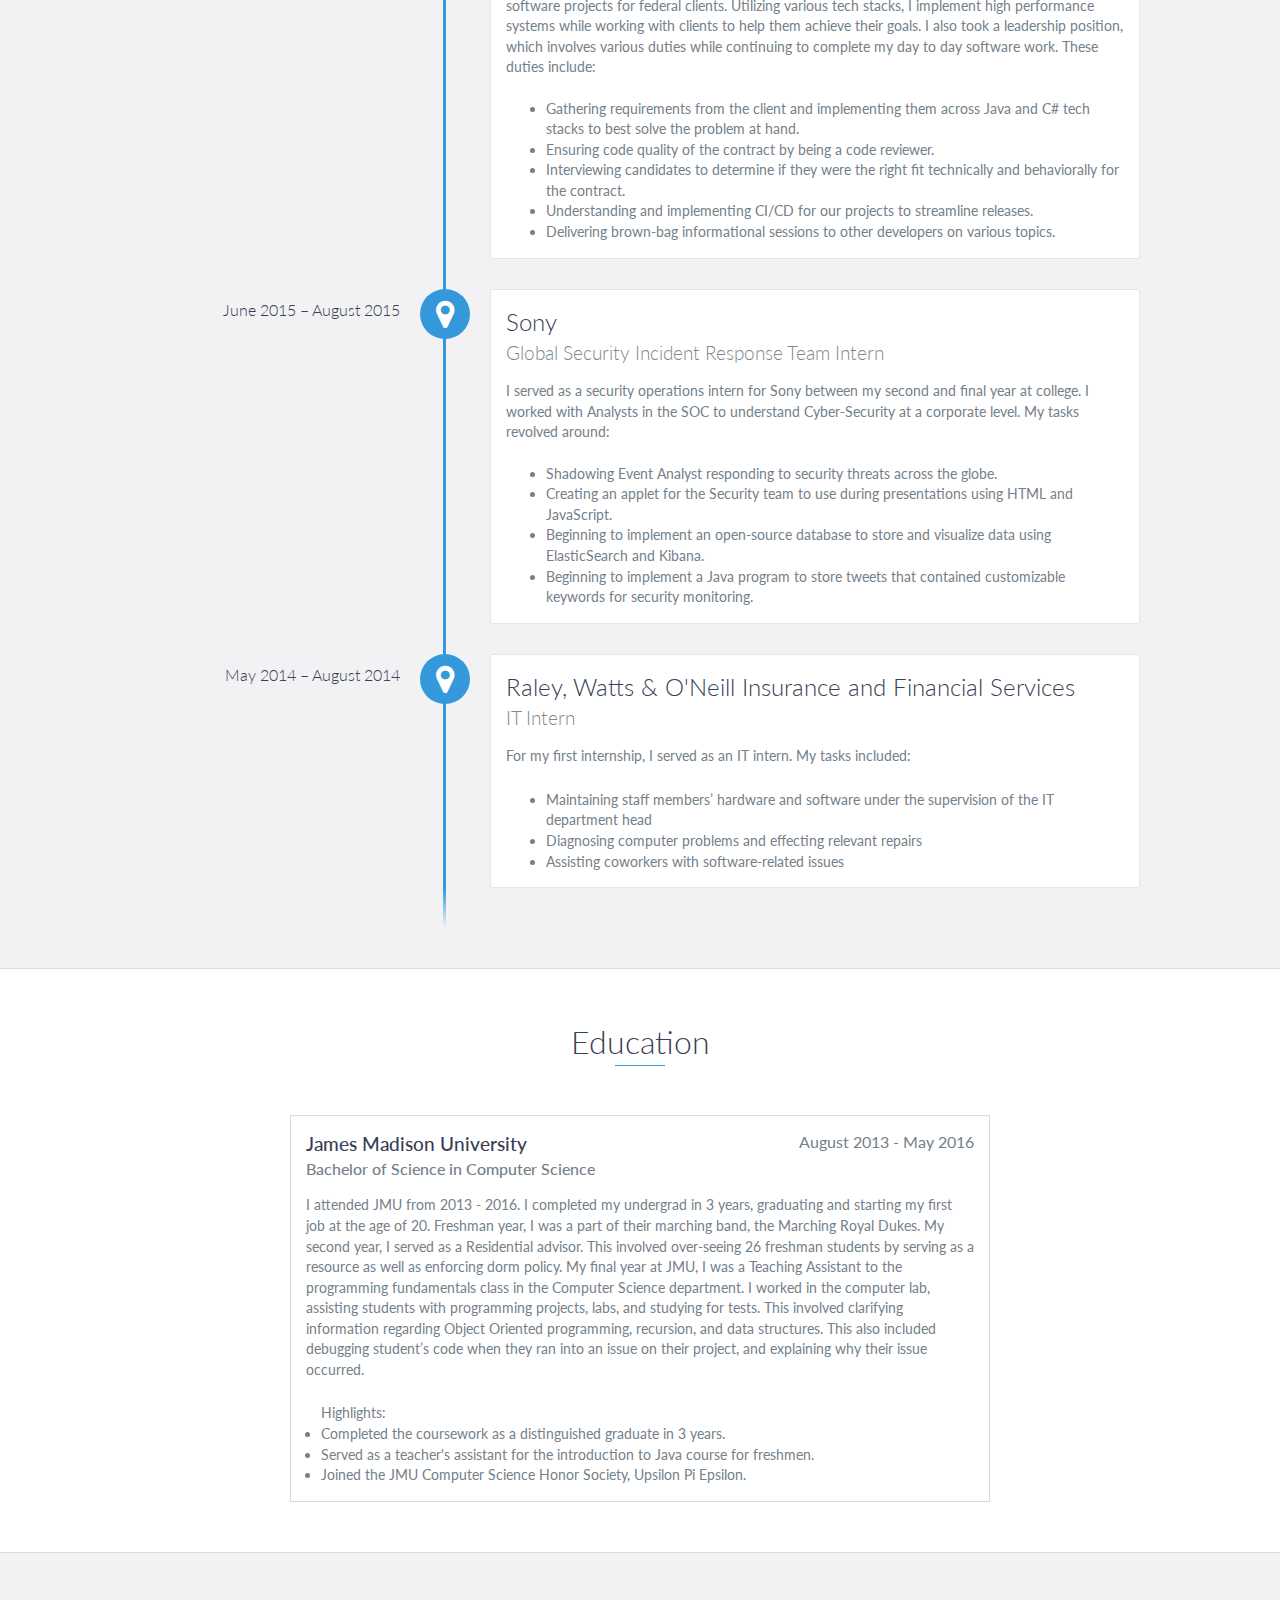
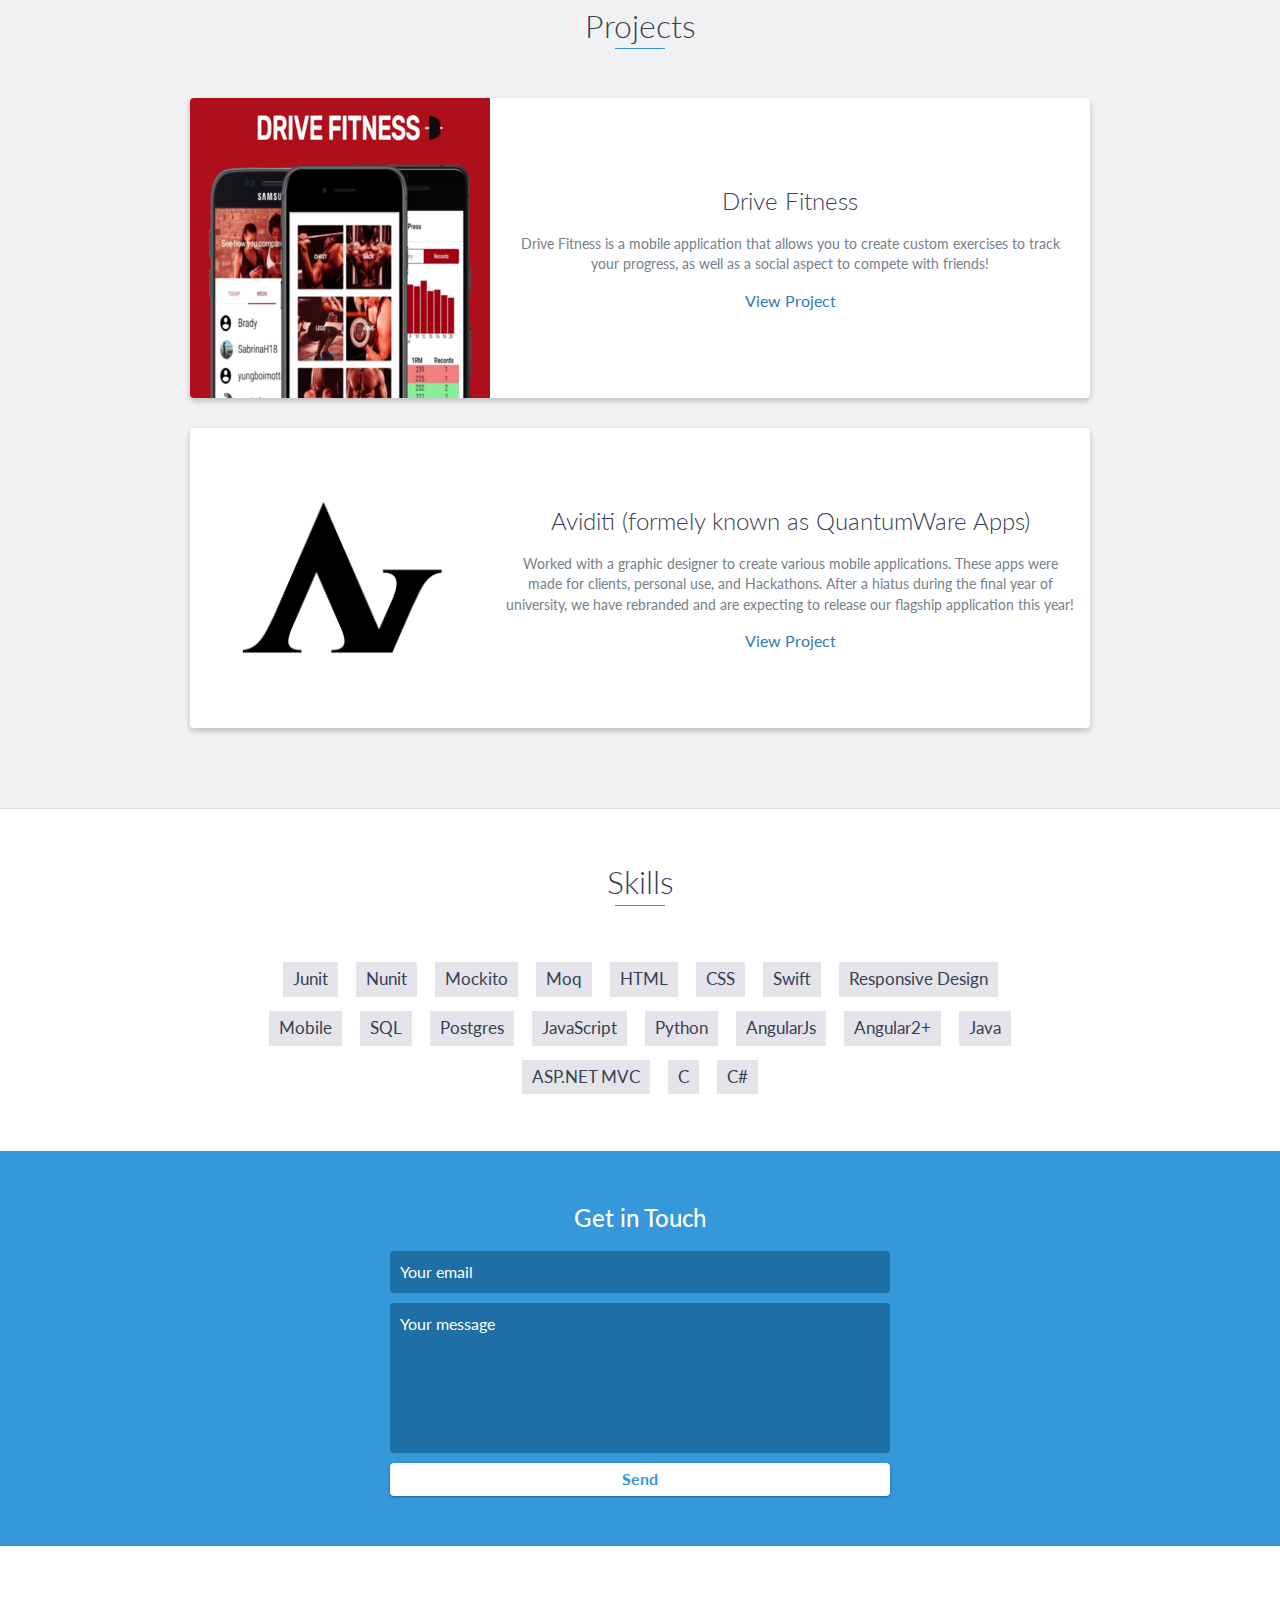
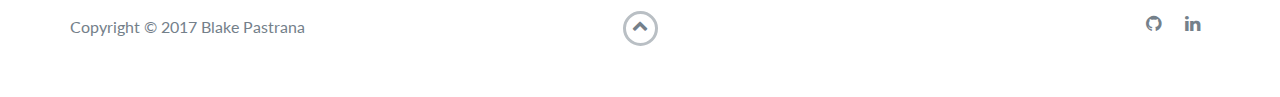
==== commit 647bf765: "Updated Resume and verbiage" ====
--- a/index.html
+++ b/index.html
@@ -60,7 +60,7 @@
         <div id="lead-content">
             <h1>Blake Pastrana</h1>
             <h2>Software Engineer</h2>
-            <a href="Blake_Pastrana_Resume_2018.pdf" class="btn-rounded-white">Download Resume</a>
+            <a href="Blake_Pastrana_Resume_2019.pdf" class="btn-rounded-white">Download Resume</a>
         </div>
         <!-- End #lead-content -->
 
@@ -211,7 +211,7 @@
             <p> &emsp; Highlights:</p>
             <ul>
                 <li>
-                    Compelted the coursework as a distringuished graduate in 3 years.
+                    Completed the coursework as a distinguished graduate in 3 years.
                 </li>
                 <li>
                     Served as a teacher's assistant for the introduction to Java course for freshmen.
@@ -286,7 +286,7 @@
             <li>AngularJs</li>
             <li>Angular2+</li>
             <li>Java</li>
-            <li>.NET MVC</li>
+            <li>ASP.NET MVC</li>
             <li>C</li>
             <li>C#</li>
         </ul>
